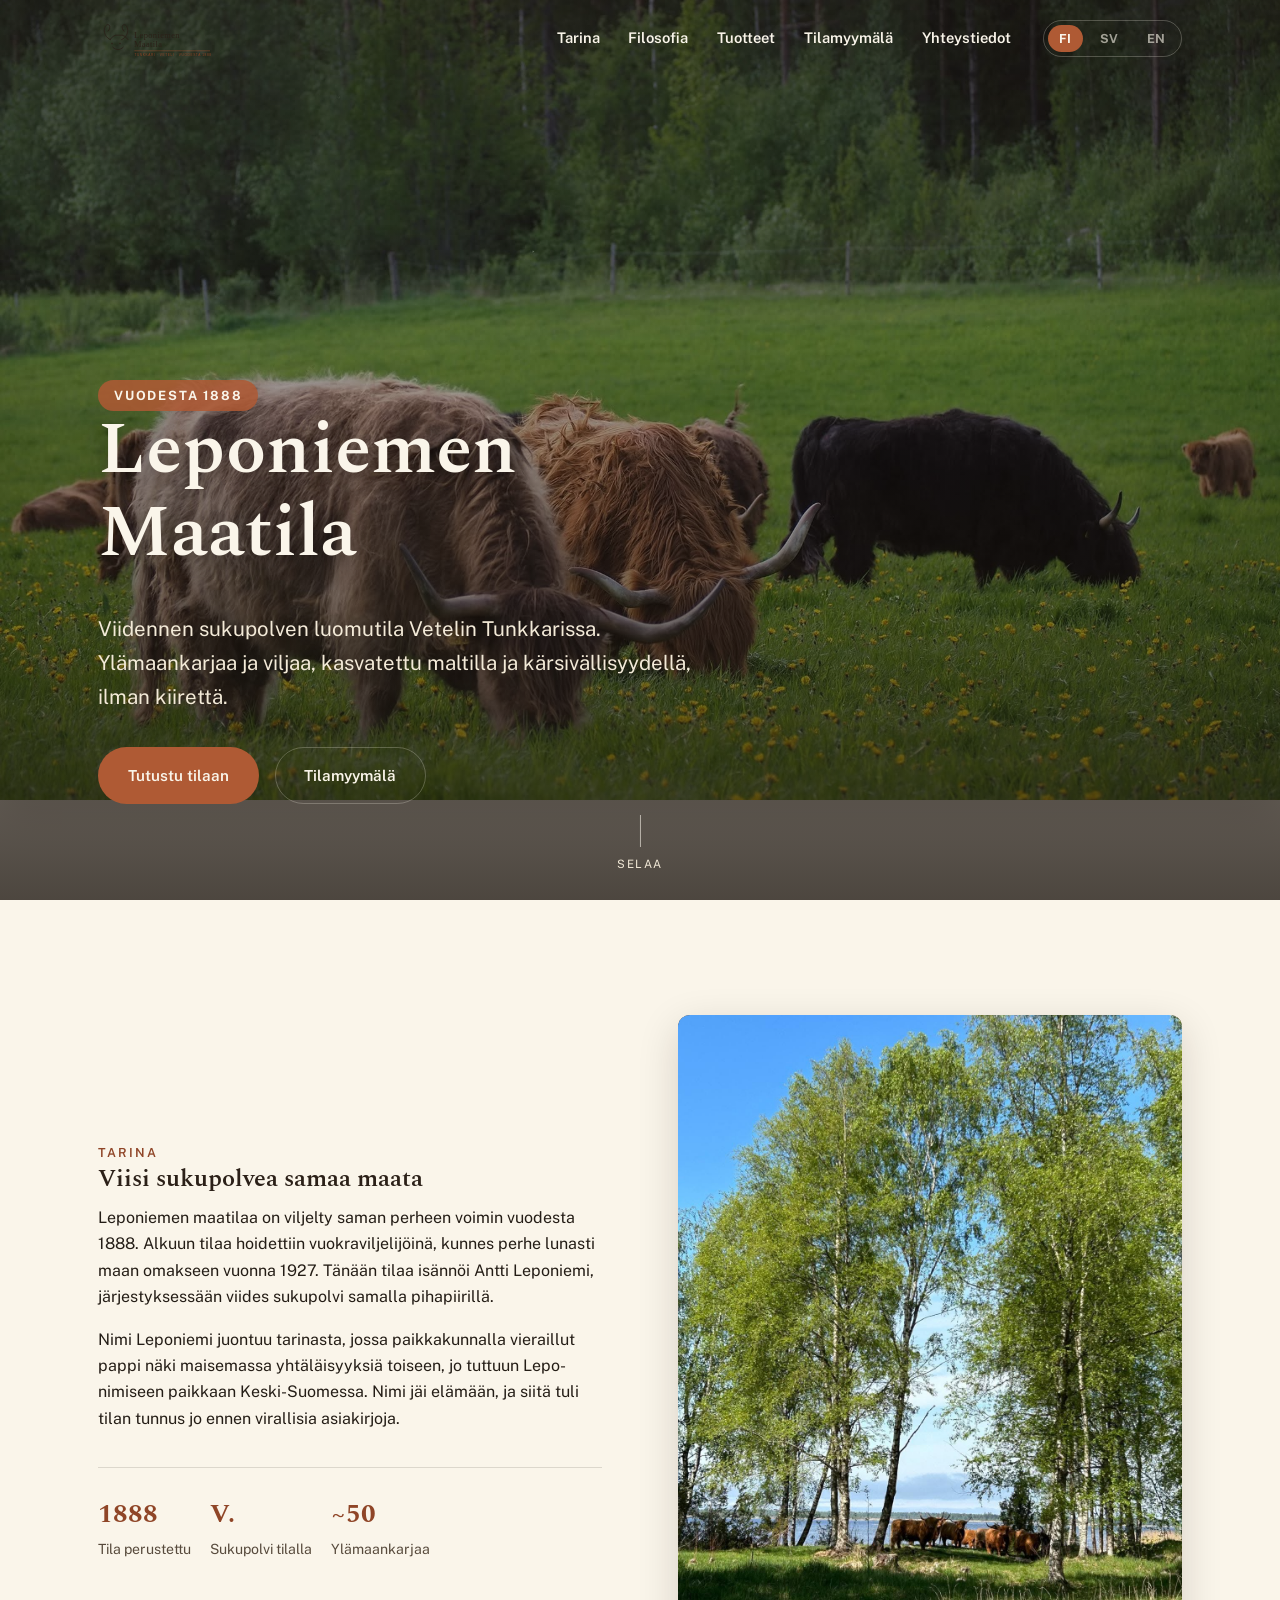
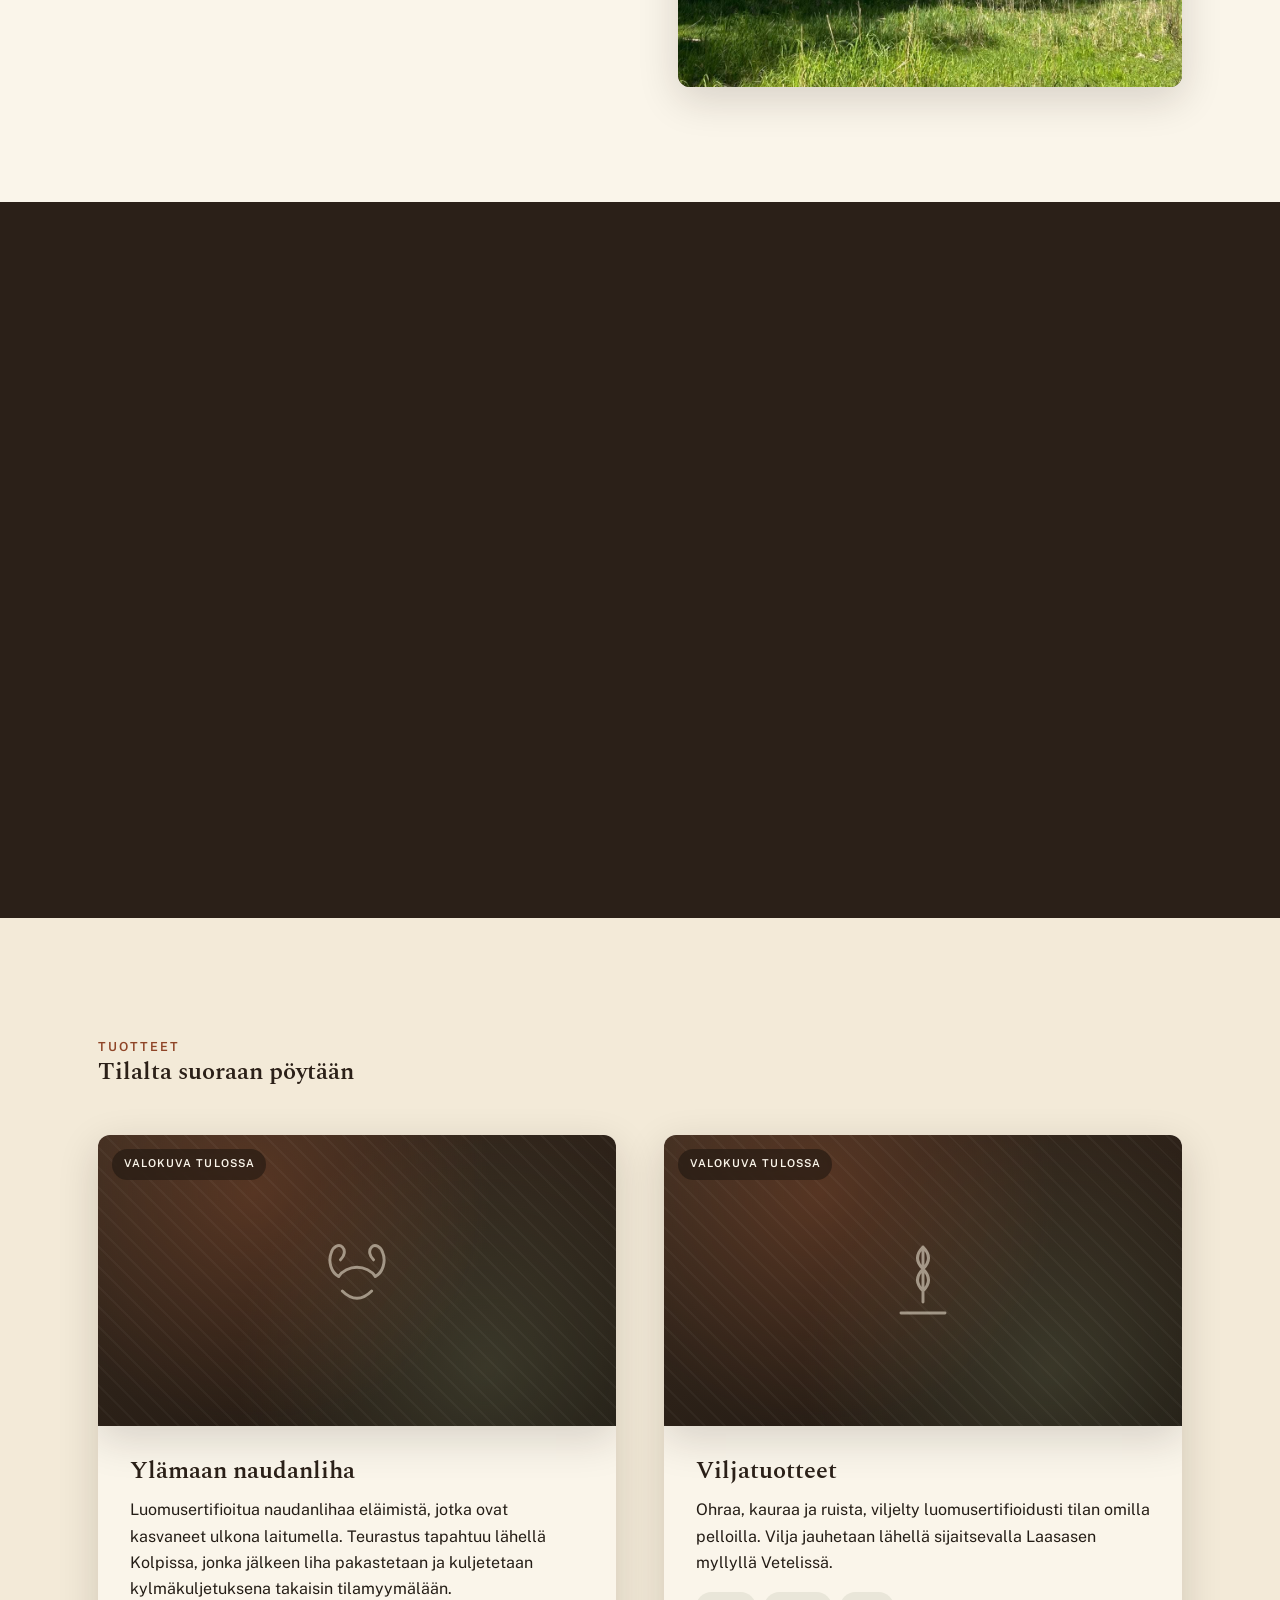
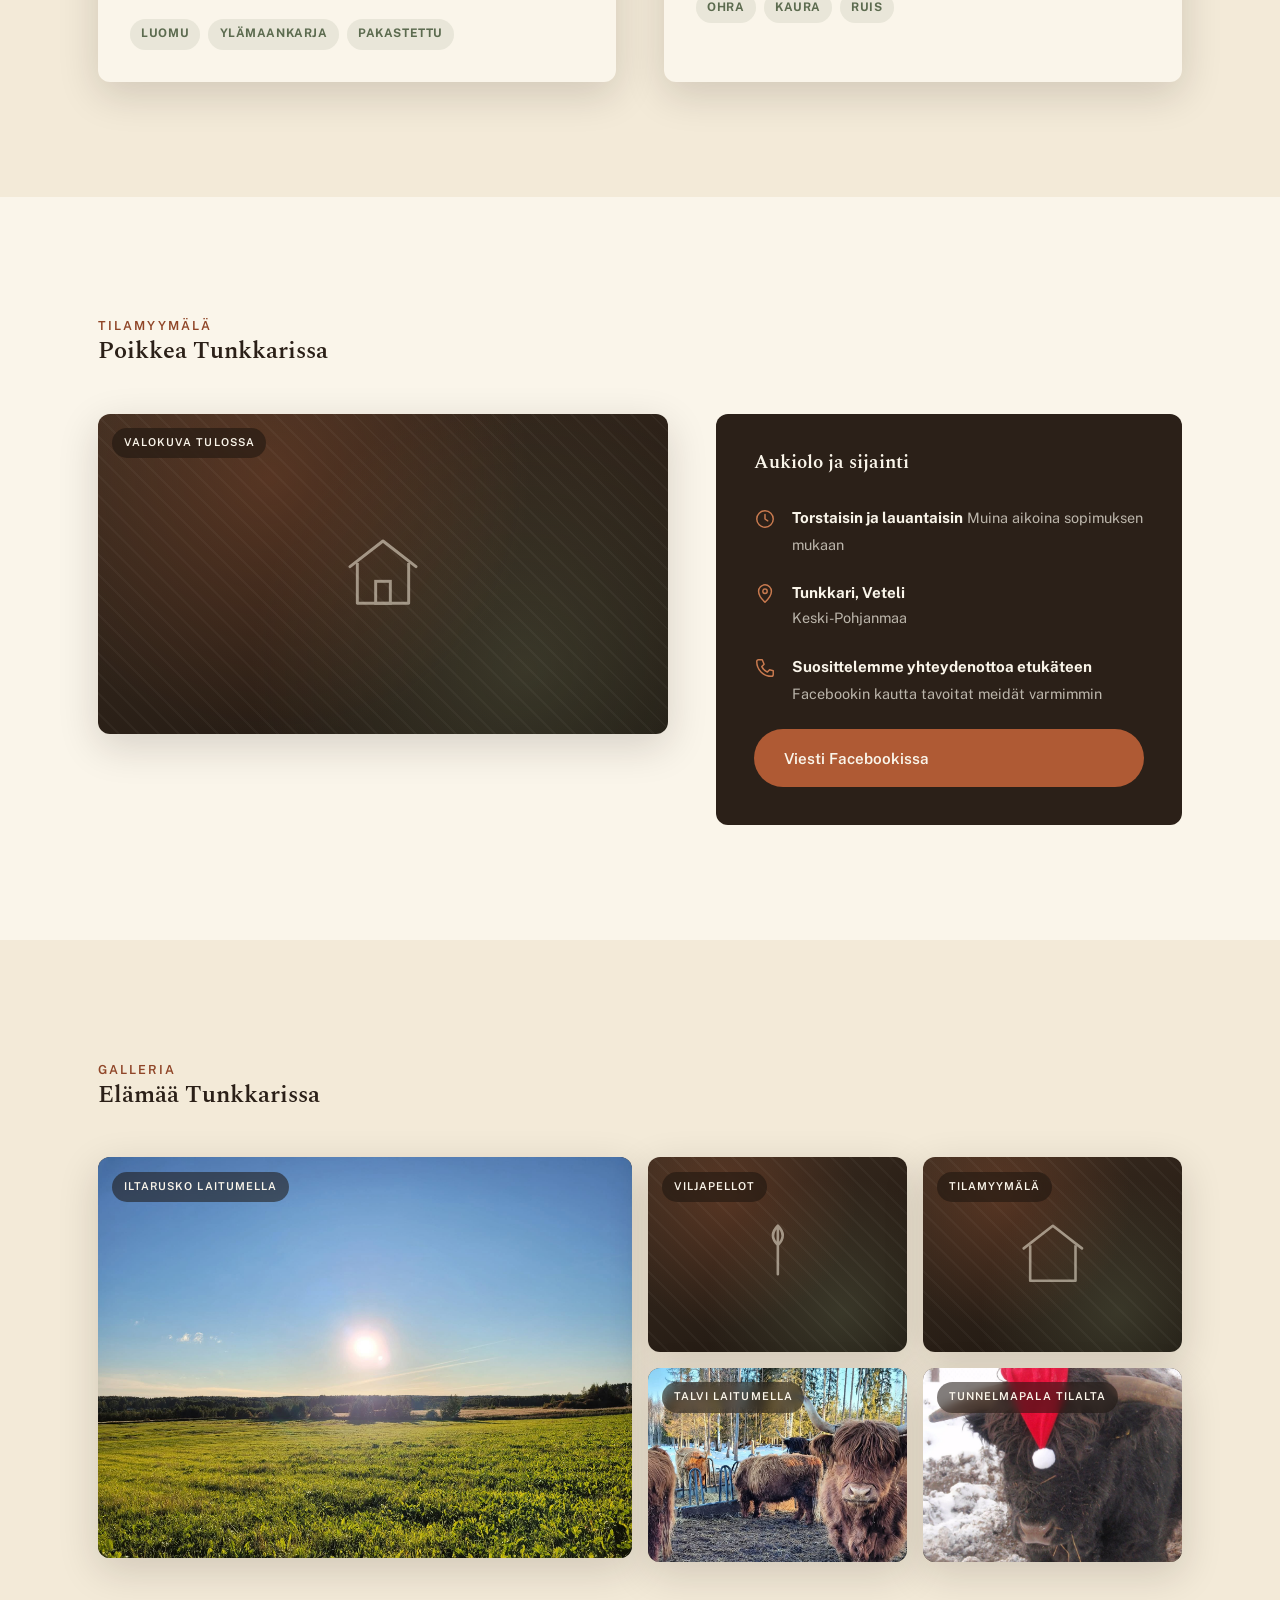
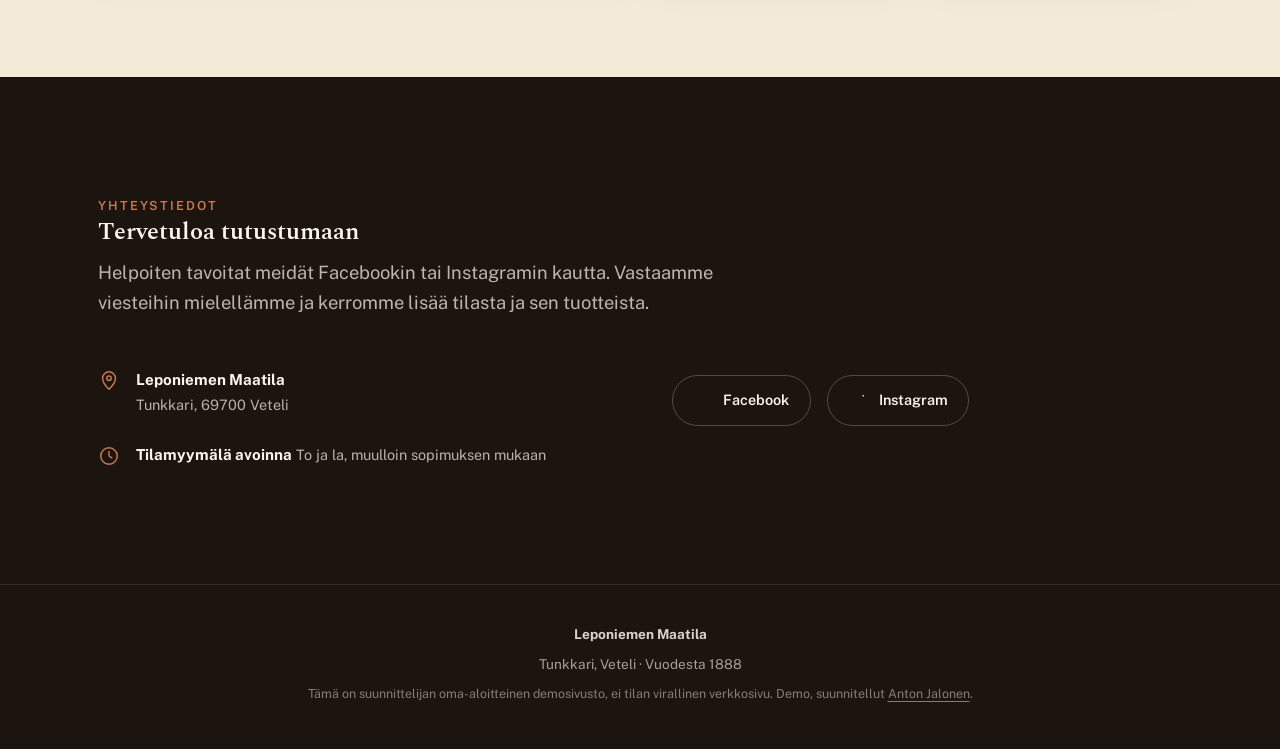
==== index.html @ e4447793 "Initial commit: leponiemen-maatila demo site" ====
<!DOCTYPE html>
<html lang="fi" data-lang="fi">
<head>
<meta charset="UTF-8">
<meta name="viewport" content="width=device-width, initial-scale=1">
<title data-i18n-title="fi">Leponiemen Maatila – Luomua ylämaankarjaa Vetelin Tunkkarissa</title>

<meta name="description" data-i18n-desc="fi" content="Leponiemen maatila on kasvattanut ylämaankarjaa ja viljaa Vetelin Tunkkarissa vuodesta 1888. Viidennen sukupolven luomutila, jossa eläimet elävät ulkona ympäri vuoden.">
<meta name="theme-color" content="#2B2018">

<meta property="og:type" content="website">
<meta property="og:site_name" content="Leponiemen Maatila">
<meta property="og:title" content="Leponiemen Maatila – Luomua ylämaankarjaa Vetelin Tunkkarissa">
<meta property="og:description" content="Viidennen sukupolven luomutila Vetelin Tunkkarissa vuodesta 1888. Ylämaankarjaa ja viljaa, kasvatettu maltilla.">
<meta property="og:locale" content="fi_FI">
<meta property="og:locale:alternate" content="sv_FI">
<meta property="og:locale:alternate" content="en_US">

<link rel="preconnect" href="https://fonts.googleapis.com">
<link rel="preconnect" href="https://fonts.gstatic.com" crossorigin>
<link href="https://fonts.googleapis.com/css2?family=Spectral:ital,wght@0,400;0,500;0,600;0,700;1,400&family=Public+Sans:wght@400;500;600;700&display=swap" rel="stylesheet">

<link rel="stylesheet" href="css/style.css">

<script type="application/ld+json">
{
  "@context": "https://schema.org",
  "@type": "LocalBusiness",
  "name": "Leponiemen Maatila",
  "description": "Viidennen sukupolven luomutila Vetelin Tunkkarissa vuodesta 1888. Ylämaankarjan ja viljan tilamyymälä.",
  "address": {
    "@type": "PostalAddress",
    "addressLocality": "Veteli",
    "addressRegion": "Keski-Pohjanmaa",
    "addressCountry": "FI"
  },
  "sameAs": [
    "https://www.facebook.com/Leponiemen-maatila-758222677575561/",
    "https://www.instagram.com/leponiemen.maatila/"
  ]
}
</script>
</head>
<body>
<a class="skip-link i18n-inline lang-fi" href="#main">Siirry sisältöön</a>
<a class="skip-link i18n-inline lang-sv" href="#main">Hoppa till innehållet</a>
<a class="skip-link i18n-inline lang-en" href="#main">Skip to content</a>

<header class="site-header" data-header>
  <div class="section-inner">
    <a class="brand" href="#top" aria-label="Leponiemen Maatila, etusivulle">
      <img src="images/logo-mark.svg" alt="Leponiemen Maatila" width="176" height="58">
    </a>

    <button class="nav-toggle" data-nav-toggle aria-label="Valikko" aria-expanded="false">
      <span></span>
    </button>

    <nav class="site-nav" data-nav>
      <ul>
        <li><a href="#tarina" class="i18n-inline lang-fi">Tarina</a><a href="#tarina" class="i18n-inline lang-sv">Historia</a><a href="#tarina" class="i18n-inline lang-en">Our story</a></li>
        <li><a href="#filosofia" class="i18n-inline lang-fi">Filosofia</a><a href="#filosofia" class="i18n-inline lang-sv">Filosofi</a><a href="#filosofia" class="i18n-inline lang-en">Philosophy</a></li>
        <li><a href="#tuotteet" class="i18n-inline lang-fi">Tuotteet</a><a href="#tuotteet" class="i18n-inline lang-sv">Produkter</a><a href="#tuotteet" class="i18n-inline lang-en">Products</a></li>
        <li><a href="#vierailu" class="i18n-inline lang-fi">Tilamyymälä</a><a href="#vierailu" class="i18n-inline lang-sv">Gårdsbutiken</a><a href="#vierailu" class="i18n-inline lang-en">Farm shop</a></li>
        <li><a href="#yhteystiedot" class="i18n-inline lang-fi">Yhteystiedot</a><a href="#yhteystiedot" class="i18n-inline lang-sv">Kontakt</a><a href="#yhteystiedot" class="i18n-inline lang-en">Contact</a></li>
      </ul>

      <div class="lang-switch" role="group" aria-label="Kieli / Språk / Language">
        <button type="button" data-lang-btn="fi" aria-pressed="true">FI</button>
        <button type="button" data-lang-btn="sv" aria-pressed="false">SV</button>
        <button type="button" data-lang-btn="en" aria-pressed="false">EN</button>
      </div>
    </nav>
  </div>
</header>

<main id="main">

  <!-- HERO -->
  <section class="hero" id="top">
    <div class="ph ph--hero" aria-hidden="true">
      <img src="images/hero-pasture.jpg" alt="">
    </div>
    <div class="section-inner hero-inner">
      <span class="hero-tag i18n-inline lang-fi">Vuodesta 1888</span>
      <span class="hero-tag i18n-inline lang-sv">Sedan 1888</span>
      <span class="hero-tag i18n-inline lang-en">Since 1888</span>

      <h1 class="i18n-block lang-fi">Leponiemen Maatila</h1>
      <h1 class="i18n-block lang-sv">Leponiemi Gård</h1>
      <h1 class="i18n-block lang-en">Leponiemen Maatila</h1>

      <p class="lede i18n-block lang-fi">Viidennen sukupolven luomutila Vetelin Tunkkarissa. Ylämaankarjaa ja viljaa, kasvatettu maltilla ja kärsivällisyydellä, ilman kiirettä.</p>
      <p class="lede i18n-block lang-sv">En ekologisk familjegård i femte generationen i Tunkkari, Veteli. Höglandsboskap och spannmål, uppfödda med tålamod och eftertanke.</p>
      <p class="lede i18n-block lang-en">A fifth generation organic family farm in Tunkkari, Veteli. Highland cattle and grain, raised with patience and care, never rushed.</p>

      <div class="hero-actions">
        <a class="btn btn-primary" href="#tarina">
          <span class="i18n-inline lang-fi">Tutustu tilaan</span>
          <span class="i18n-inline lang-sv">Läs vår historia</span>
          <span class="i18n-inline lang-en">Read our story</span>
        </a>
        <a class="btn btn-ghost" href="#vierailu">
          <span class="i18n-inline lang-fi">Tilamyymälä</span>
          <span class="i18n-inline lang-sv">Gårdsbutiken</span>
          <span class="i18n-inline lang-en">Visit the farm shop</span>
        </a>
      </div>
    </div>
    <div class="scroll-cue" aria-hidden="true"><span class="line"></span><span class="i18n-inline lang-fi">Selaa</span><span class="i18n-inline lang-sv">Bläddra</span><span class="i18n-inline lang-en">Scroll</span></div>
  </section>

  <!-- STORY -->
  <section class="section story" id="tarina">
    <div class="section-inner split">
      <div class="split-text" data-reveal>
        <p class="eyebrow i18n-inline lang-fi">Tarina</p>
        <p class="eyebrow i18n-inline lang-sv">Historia</p>
        <p class="eyebrow i18n-inline lang-en">Our story</p>

        <h2 class="i18n-block lang-fi">Viisi sukupolvea samaa maata</h2>
        <h2 class="i18n-block lang-sv">Fem generationer på samma jord</h2>
        <h2 class="i18n-block lang-en">Five generations, the same land</h2>

        <div class="i18n-block lang-fi">
          <p>Leponiemen maatilaa on viljelty saman perheen voimin vuodesta 1888. Alkuun tilaa hoidettiin vuokraviljelijöinä, kunnes perhe lunasti maan omakseen vuonna 1927. Tänään tilaa isännöi Antti Leponiemi, järjestyksessään viides sukupolvi samalla pihapiirillä.</p>
          <p>Nimi Leponiemi juontuu tarinasta, jossa paikkakunnalla vieraillut pappi näki maisemassa yhtäläisyyksiä toiseen, jo tuttuun Lepo-nimiseen paikkaan Keski-Suomessa. Nimi jäi elämään, ja siitä tuli tilan tunnus jo ennen virallisia asiakirjoja.</p>
        </div>
        <div class="i18n-block lang-sv">
          <p>Leponiemi gård har odlats av samma familj sedan 1888. Till en början brukade familjen jorden som arrendatorer, tills de köpte marken år 1927. Idag drivs gården av Antti Leponiemi, den femte generationen på samma gårdsplan.</p>
          <p>Namnet Leponiemi kommer från en historia om en präst som besökte trakten och tyckte att landskapet påminde om en plats med samma namn i Mellersta Finland. Namnet blev kvar och blev gårdens kännetecken redan innan det fanns i några officiella papper.</p>
        </div>
        <div class="i18n-block lang-en">
          <p>Leponiemen Maatila has been farmed by the same family since 1888. The family worked the land as tenant farmers at first, until they became its owners in 1927. Today the farm is run by Antti Leponiemi, the fifth generation on the same yard.</p>
          <p>The name Leponiemi comes from a story about a visiting priest who thought the landscape resembled another place of the same name in Central Finland. The name stuck long before it appeared on any official document, and it has marked the farm ever since.</p>
        </div>

        <div class="timeline-fact">
          <div><strong>1888</strong><span class="i18n-inline lang-fi">Tila perustettu</span><span class="i18n-inline lang-sv">Gården grundades</span><span class="i18n-inline lang-en">Farm founded</span></div>
          <div><strong>V.</strong><span class="i18n-inline lang-fi">Sukupolvi tilalla</span><span class="i18n-inline lang-sv">Generationen på gården</span><span class="i18n-inline lang-en">Generation farming here</span></div>
          <div><strong>~50</strong><span class="i18n-inline lang-fi">Ylämaankarjaa</span><span class="i18n-inline lang-sv">Höglandsboskap</span><span class="i18n-inline lang-en">Highland cattle</span></div>
        </div>
      </div>
      <div class="split-media" data-reveal>
        <div class="ph ph--tall" aria-hidden="true">
          <img src="images/story-birches.jpg" alt="">
        </div>
      </div>
    </div>
  </section>

  <!-- PHILOSOPHY -->
  <section class="section philosophy" id="filosofia">
    <div class="section-inner center-col" data-reveal>
      <p class="eyebrow i18n-inline lang-fi">Filosofia</p>
      <p class="eyebrow i18n-inline lang-sv">Filosofi</p>
      <p class="eyebrow i18n-inline lang-en">Philosophy</p>

      <h2 class="i18n-block lang-fi">Harkittua, ei riskialtista</h2>
      <h2 class="i18n-block lang-sv">Genomtänkt, inte riskfyllt</h2>
      <h2 class="i18n-block lang-en">Deliberate, not reckless</h2>

      <p class="lede i18n-block lang-fi">Tilalla ei tavoitella suurinta mahdollista tuotantoa, vaan kestäviä ratkaisuja. Muutokset tehdään harkiten ja kokeillen, ei riskeeraten.</p>
      <p class="lede i18n-block lang-sv">Gården strävar inte efter maximal produktion, utan efter hållbara lösningar. Förändringar görs genomtänkt och genom försök, inte genom risktagande.</p>
      <p class="lede i18n-block lang-en">The farm does not chase maximum output, only lasting solutions. Change happens through careful, controlled experiments, never through risky bets.</p>
    </div>

    <div class="section-inner value-grid">
      <div class="value-card" data-reveal>
        <svg viewBox="0 0 24 24"><path d="M5 21c8-1 13-6 14-14C11 8 6 13 5 21Z" stroke-linejoin="round"/><path d="M5 21c0-4 1-7 3-9" stroke-linecap="round"/></svg>
        <h3 class="i18n-block lang-fi">Luomua jo viidettä vuotta</h3>
        <h3 class="i18n-block lang-sv">Ekologisk i fem år</h3>
        <h3 class="i18n-block lang-en">Organic for five years</h3>
        <p class="i18n-block lang-fi">Tila siirtyi luomutuotantoon noin viisi vuotta sitten. Luomu sopii ylämaankarjan kasvatukseen luontevasti ja tuo tuotteille lisäarvoa.</p>
        <p class="i18n-block lang-sv">Gården övergick till ekologisk produktion för cirka fem år sedan. Det ekologiska passar väl för höglandsboskap och ger produkterna ett mervärde.</p>
        <p class="i18n-block lang-en">The farm converted to organic production around five years ago. Organic farming suits Highland cattle naturally and adds real value to the products.</p>
      </div>

      <div class="value-card" data-reveal>
        <svg viewBox="0 0 24 24"><path d="M12 3 4 6v6c0 5 3.4 8.4 8 9 4.6-.6 8-4 8-9V6z" stroke-linejoin="round"/><path d="M9 12l2 2 4-4" stroke-linecap="round" stroke-linejoin="round"/></svg>
        <h3 class="i18n-block lang-fi">Terve, pitkäikäinen rotu</h3>
        <h3 class="i18n-block lang-sv">Frisk, långlivad ras</h3>
        <h3 class="i18n-block lang-en">A hardy, long-lived breed</h3>
        <p class="i18n-block lang-fi">Ylämaankarja on tervettä ja kestävää. Eläinten hoidossa ei ole ollut tarvetta antibiooteille.</p>
        <p class="i18n-block lang-sv">Höglandsboskapen är frisk och härdig. Djuren har inte behövt antibiotika.</p>
        <p class="i18n-block lang-en">Highland cattle are healthy and resilient. There has been no need for antibiotics in their care.</p>
      </div>

      <div class="value-card" data-reveal>
        <svg viewBox="0 0 24 24"><circle cx="12" cy="14" r="2"/><path d="M12 3v3M4 6l2 2M20 6l-2 2M5 14H2M22 14h-3" stroke-linecap="round"/><path d="M12 14l3-6" stroke-linecap="round"/></svg>
        <h3 class="i18n-block lang-fi">Ulkona ympäri vuoden</h3>
        <h3 class="i18n-block lang-sv">Utomhus året runt</h3>
        <h3 class="i18n-block lang-en">Outdoors, all year round</h3>
        <p class="i18n-block lang-fi">Paksu talja ja kaksinkertainen turkki auttavat karjaa selviämään ankarastakin talvesta laitumella.</p>
        <p class="i18n-block lang-sv">Den tjocka pälsen och dubbla ullagret hjälper boskapen att klara även stränga vintrar på bete.</p>
        <p class="i18n-block lang-en">A thick hide and double coat let the cattle handle even harsh winters out on pasture.</p>
      </div>

      <div class="value-card" data-reveal>
        <svg viewBox="0 0 24 24"><circle cx="12" cy="12" r="9"/><path d="M12 8v4l3 2" stroke-linecap="round" stroke-linejoin="round"/></svg>
        <h3 class="i18n-block lang-fi">Harkitut kokeilut</h3>
        <h3 class="i18n-block lang-sv">Genomtänkta försök</h3>
        <h3 class="i18n-block lang-en">Controlled experiments</h3>
        <p class="i18n-block lang-fi">Uutta kokeillaan pienin askelin. Tavoitteena on kestävä tila myös seuraaville sukupolville.</p>
        <p class="i18n-block lang-sv">Nyheter testas i små steg. Målet är en gård som består också för kommande generationer.</p>
        <p class="i18n-block lang-en">New ideas are tested in small steps. The goal is a farm that lasts for the generations still to come.</p>
      </div>
    </div>
  </section>

  <!-- PRODUCTS -->
  <section class="section products" id="tuotteet">
    <div class="section-inner">
      <p class="eyebrow i18n-inline lang-fi">Tuotteet</p>
      <p class="eyebrow i18n-inline lang-sv">Produkter</p>
      <p class="eyebrow i18n-inline lang-en">Products</p>

      <h2 class="i18n-block lang-fi">Tilalta suoraan pöytään</h2>
      <h2 class="i18n-block lang-sv">Från gården rakt till bordet</h2>
      <h2 class="i18n-block lang-en">From the farm, straight to your table</h2>

      <div class="product-row">
        <div class="product-card" data-reveal>
          <div class="ph ph--wide" aria-hidden="true">
            <span class="ph-tag i18n-inline lang-fi">Valokuva tulossa</span>
            <span class="ph-tag i18n-inline lang-sv">Foto kommer</span>
            <span class="ph-tag i18n-inline lang-en">Photo coming soon</span>
            <span class="ph-icon"><svg viewBox="0 0 48 48" fill="none" stroke-width="1.6"><path d="M14 22c-4-2-6-8-4-13 1-3 4-5 6-3 2 2 1 5-1 7" stroke-linecap="round" stroke-linejoin="round"/><path d="M34 22c4-2 6-8 4-13-1-3-4-5-6-3-2 2-1 5 1 7" stroke-linecap="round" stroke-linejoin="round"/><path d="M14 22c2-3 6-5 10-5s8 2 10 5" stroke-linecap="round"/><path d="M16 30c3 3 6 4 8 4s5-1 8-4" stroke-linecap="round"/></svg></span>
          </div>
          <div class="product-card-body">
            <h3 class="i18n-block lang-fi">Ylämaan naudanliha</h3>
            <h3 class="i18n-block lang-sv">Höglandsnötkött</h3>
            <h3 class="i18n-block lang-en">Highland beef</h3>
            <p class="i18n-block lang-fi">Luomusertifioitua naudanlihaa eläimistä, jotka ovat kasvaneet ulkona laitumella. Teurastus tapahtuu lähellä Kolpissa, jonka jälkeen liha pakastetaan ja kuljetetaan kylmäkuljetuksena takaisin tilamyymälään.</p>
            <p class="i18n-block lang-sv">Ekocertifierat nötkött från djur som växt upp ute på bete. Slakten sker nära, i Kolpi, varefter köttet fryses och transporteras med kylbil tillbaka till gårdsbutiken.</p>
            <p class="i18n-block lang-en">Certified organic beef from animals raised outdoors on pasture. The cattle are slaughtered nearby in Kolppi, then the meat is frozen and delivered back to the farm shop by refrigerated transport.</p>
            <div class="product-tags">
              <span class="i18n-inline lang-fi">Luomu</span><span class="i18n-inline lang-sv">Ekologiskt</span><span class="i18n-inline lang-en">Organic</span>
              <span class="i18n-inline lang-fi">Ylämaankarja</span><span class="i18n-inline lang-sv">Höglandsboskap</span><span class="i18n-inline lang-en">Highland cattle</span>
              <span class="i18n-inline lang-fi">Pakastettu</span><span class="i18n-inline lang-sv">Fryst</span><span class="i18n-inline lang-en">Frozen</span>
            </div>
          </div>
        </div>

        <div class="product-card" data-reveal>
          <div class="ph ph--wide" aria-hidden="true">
            <span class="ph-tag i18n-inline lang-fi">Valokuva tulossa</span>
            <span class="ph-tag i18n-inline lang-sv">Foto kommer</span>
            <span class="ph-tag i18n-inline lang-en">Photo coming soon</span>
            <span class="ph-icon"><svg viewBox="0 0 48 48" fill="none" stroke-width="1.6"><path d="M24 6v30M24 6c-4 4-4 8 0 12M24 18c4-4 4-8 0-12M24 18c-4 4-4 8 0 12M24 30c4-4 4-8 0-12" stroke-linecap="round"/><path d="M12 42h24" stroke-linecap="round"/></svg></span>
          </div>
          <div class="product-card-body">
            <h3 class="i18n-block lang-fi">Viljatuotteet</h3>
            <h3 class="i18n-block lang-sv">Spannmålsprodukter</h3>
            <h3 class="i18n-block lang-en">Grain products</h3>
            <p class="i18n-block lang-fi">Ohraa, kauraa ja ruista, viljelty luomusertifioidusti tilan omilla pelloilla. Vilja jauhetaan lähellä sijaitsevalla Laasasen myllyllä Vetelissä.</p>
            <p class="i18n-block lang-sv">Korn, havre och råg, odlade ekologiskt på gårdens egna åkrar. Spannmålet mals vid Laasanens kvarn i närbelägna Veteli.</p>
            <p class="i18n-block lang-en">Barley, oats and rye, organically grown on the farm's own fields. The grain is milled nearby at the Laasanen mill in Veteli.</p>
            <div class="product-tags">
              <span class="i18n-inline lang-fi">Ohra</span><span class="i18n-inline lang-sv">Korn</span><span class="i18n-inline lang-en">Barley</span>
              <span class="i18n-inline lang-fi">Kaura</span><span class="i18n-inline lang-sv">Havre</span><span class="i18n-inline lang-en">Oats</span>
              <span class="i18n-inline lang-fi">Ruis</span><span class="i18n-inline lang-sv">Råg</span><span class="i18n-inline lang-en">Rye</span>
            </div>
          </div>
        </div>
      </div>
    </div>
  </section>

  <!-- VISIT / FARM SHOP -->
  <section class="section visit" id="vierailu">
    <div class="section-inner">
      <p class="eyebrow i18n-inline lang-fi">Tilamyymälä</p>
      <p class="eyebrow i18n-inline lang-sv">Gårdsbutiken</p>
      <p class="eyebrow i18n-inline lang-en">Farm shop</p>

      <h2 class="i18n-block lang-fi">Poikkea Tunkkarissa</h2>
      <h2 class="i18n-block lang-sv">Titta in i Tunkkari</h2>
      <h2 class="i18n-block lang-en">Stop by in Tunkkari</h2>

      <div class="visit-grid">
        <div data-reveal>
          <div class="ph ph--wide" aria-hidden="true">
            <span class="ph-tag i18n-inline lang-fi">Valokuva tulossa</span>
            <span class="ph-tag i18n-inline lang-sv">Foto kommer</span>
            <span class="ph-tag i18n-inline lang-en">Photo coming soon</span>
            <span class="ph-icon"><svg viewBox="0 0 48 48" fill="none" stroke-width="1.6"><path d="M6 20 24 6l18 14" stroke-linecap="round" stroke-linejoin="round"/><path d="M10 18v22h28V18" stroke-linejoin="round"/><rect x="20" y="28" width="8" height="12"/></svg></span>
          </div>
        </div>

        <div class="visit-card" data-reveal>
          <h3 class="i18n-block lang-fi">Aukiolo ja sijainti</h3>
          <h3 class="i18n-block lang-sv">Öppettider och plats</h3>
          <h3 class="i18n-block lang-en">Hours and location</h3>

          <div class="visit-detail">
            <svg viewBox="0 0 24 24" fill="none" stroke-width="1.6"><circle cx="12" cy="12" r="9"/><path d="M12 7v5l3 2" stroke-linecap="round" stroke-linejoin="round"/></svg>
            <div>
              <strong class="i18n-inline lang-fi">Torstaisin ja lauantaisin</strong>
              <strong class="i18n-inline lang-sv">Torsdagar och lördagar</strong>
              <strong class="i18n-inline lang-en">Thursdays and Saturdays</strong>
              <span class="i18n-inline lang-fi">Muina aikoina sopimuksen mukaan</span>
              <span class="i18n-inline lang-sv">Andra tider enligt överenskommelse</span>
              <span class="i18n-inline lang-en">Other times by arrangement</span>
            </div>
          </div>

          <div class="visit-detail">
            <svg viewBox="0 0 24 24" fill="none" stroke-width="1.6"><path d="M12 21s7-6.6 7-12a7 7 0 1 0-14 0c0 5.4 7 12 7 12Z" stroke-linejoin="round"/><circle cx="12" cy="9" r="2.4"/></svg>
            <div>
              <strong>Tunkkari, Veteli</strong>
              <span class="i18n-inline lang-fi">Keski-Pohjanmaa</span>
              <span class="i18n-inline lang-sv">Mellersta Österbotten</span>
              <span class="i18n-inline lang-en">Central Ostrobothnia, Finland</span>
            </div>
          </div>

          <div class="visit-detail">
            <svg viewBox="0 0 24 24" fill="none" stroke-width="1.6"><path d="M21 15v4a2 2 0 0 1-2 2c-9 0-16-7-16-16a2 2 0 0 1 2-2h4l2 5-2.5 2.5a12 12 0 0 0 6 6L17 14l4 1Z" stroke-linejoin="round"/></svg>
            <div>
              <strong class="i18n-inline lang-fi">Suosittelemme yhteydenottoa etukäteen</strong>
              <strong class="i18n-inline lang-sv">Vi rekommenderar att höra av dig i förväg</strong>
              <strong class="i18n-inline lang-en">We recommend reaching out ahead of time</strong>
              <span class="i18n-inline lang-fi">Facebookin kautta tavoitat meidät varmimmin</span>
              <span class="i18n-inline lang-sv">Facebook är det säkraste sättet att nå oss</span>
              <span class="i18n-inline lang-en">Facebook is the most reliable way to reach us</span>
            </div>
          </div>

          <a class="btn btn-primary" href="https://www.facebook.com/Leponiemen-maatila-758222677575561/" target="_blank" rel="noopener">
            <span class="i18n-inline lang-fi">Viesti Facebookissa</span>
            <span class="i18n-inline lang-sv">Skicka meddelande på Facebook</span>
            <span class="i18n-inline lang-en">Message us on Facebook</span>
          </a>
        </div>
      </div>
    </div>
  </section>

  <!-- GALLERY -->
  <section class="section gallery" id="galleria">
    <div class="section-inner">
      <p class="eyebrow i18n-inline lang-fi">Galleria</p>
      <p class="eyebrow i18n-inline lang-sv">Galleri</p>
      <p class="eyebrow i18n-inline lang-en">Gallery</p>

      <h2 class="i18n-block lang-fi">Elämää Tunkkarissa</h2>
      <h2 class="i18n-block lang-sv">Livet i Tunkkari</h2>
      <h2 class="i18n-block lang-en">Life in Tunkkari</h2>

      <div class="gallery-grid">
        <div class="ph" aria-hidden="true"><img src="images/gallery-sunset.jpg" alt=""><span class="ph-tag i18n-inline lang-fi">Iltarusko laitumella</span><span class="ph-tag i18n-inline lang-sv">Kvällssol över betet</span><span class="ph-tag i18n-inline lang-en">Evening light over the pasture</span></div>
        <div class="ph" aria-hidden="true"><span class="ph-tag i18n-inline lang-fi">Viljapellot</span><span class="ph-tag i18n-inline lang-sv">Sädesfält</span><span class="ph-tag i18n-inline lang-en">Grain fields</span><span class="ph-icon"><svg viewBox="0 0 48 48" fill="none" stroke-width="1.6"><path d="M24 6v30M24 6c-4 4-4 8 0 12M24 18c4-4 4-8 0-12" stroke-linecap="round"/></svg></span></div>
        <div class="ph" aria-hidden="true"><span class="ph-tag i18n-inline lang-fi">Tilamyymälä</span><span class="ph-tag i18n-inline lang-sv">Gårdsbutiken</span><span class="ph-tag i18n-inline lang-en">The farm shop</span><span class="ph-icon"><svg viewBox="0 0 48 48" fill="none" stroke-width="1.6"><path d="M6 20 24 6l18 14" stroke-linecap="round" stroke-linejoin="round"/><path d="M10 18v22h28V18" stroke-linejoin="round"/></svg></span></div>
        <div class="ph" aria-hidden="true"><img src="images/gallery-winter.jpg" alt=""><span class="ph-tag i18n-inline lang-fi">Talvi laitumella</span><span class="ph-tag i18n-inline lang-sv">Vinter på bete</span><span class="ph-tag i18n-inline lang-en">Winter on pasture</span></div>
        <div class="ph" aria-hidden="true"><img src="images/gallery-closeup.jpg" alt=""><span class="ph-tag i18n-inline lang-fi">Tunnelmapala tilalta</span><span class="ph-tag i18n-inline lang-sv">En stund från gården</span><span class="ph-tag i18n-inline lang-en">A moment from the farm</span></div>
      </div>
    </div>
  </section>

  <!-- CONTACT -->
  <section class="section contact" id="yhteystiedot">
    <div class="section-inner">
      <p class="eyebrow i18n-inline lang-fi">Yhteystiedot</p>
      <p class="eyebrow i18n-inline lang-sv">Kontakt</p>
      <p class="eyebrow i18n-inline lang-en">Contact</p>

      <h2 class="i18n-block lang-fi">Tervetuloa tutustumaan</h2>
      <h2 class="i18n-block lang-sv">Välkommen att besöka oss</h2>
      <h2 class="i18n-block lang-en">You are welcome to visit</h2>

      <p class="lede i18n-block lang-fi">Helpoiten tavoitat meidät Facebookin tai Instagramin kautta. Vastaamme viesteihin mielellämme ja kerromme lisää tilasta ja sen tuotteista.</p>
      <p class="lede i18n-block lang-sv">Du når oss enklast via Facebook eller Instagram. Vi svarar gärna på meddelanden och berättar mer om gården och dess produkter.</p>
      <p class="lede i18n-block lang-en">The easiest way to reach us is through Facebook or Instagram. We are happy to answer messages and tell you more about the farm and its products.</p>

      <div class="contact-grid">
        <div class="contact-list">
          <div class="visit-detail">
            <svg viewBox="0 0 24 24" fill="none" stroke-width="1.6" stroke="#c97a4f"><path d="M12 21s7-6.6 7-12a7 7 0 1 0-14 0c0 5.4 7 12 7 12Z" stroke-linejoin="round"/><circle cx="12" cy="9" r="2.4"/></svg>
            <div>
              <strong>Leponiemen Maatila</strong>
              <span>Tunkkari, 69700 Veteli</span>
            </div>
          </div>
          <div class="visit-detail">
            <svg viewBox="0 0 24 24" fill="none" stroke-width="1.6" stroke="#c97a4f"><circle cx="12" cy="12" r="9"/><path d="M12 7v5l3 2" stroke-linecap="round" stroke-linejoin="round"/></svg>
            <div>
              <strong class="i18n-inline lang-fi">Tilamyymälä avoinna</strong>
              <strong class="i18n-inline lang-sv">Gårdsbutiken öppen</strong>
              <strong class="i18n-inline lang-en">Farm shop open</strong>
              <span class="i18n-inline lang-fi">To ja la, muulloin sopimuksen mukaan</span>
              <span class="i18n-inline lang-sv">Tors och lör, annars enligt överenskommelse</span>
              <span class="i18n-inline lang-en">Thu and Sat, other times by arrangement</span>
            </div>
          </div>
        </div>

        <div>
          <div class="social-row">
            <a href="https://www.facebook.com/Leponiemen-maatila-758222677575561/" target="_blank" rel="noopener">
              <svg viewBox="0 0 24 24" fill="none" stroke-width="1.6"><path d="M14 9V6.5c0-1 .5-1.5 1.5-1.5H17V2h-2.4C12.2 2 11 3.4 11 6v3H8v3h3v10h3V12h2.6l.4-3H14Z" stroke-linejoin="round"/></svg>
              Facebook
            </a>
            <a href="https://www.instagram.com/leponiemen.maatila/" target="_blank" rel="noopener">
              <svg viewBox="0 0 24 24" fill="none" stroke-width="1.6"><rect x="3" y="3" width="18" height="18" rx="5"/><circle cx="12" cy="12" r="4"/><circle cx="17" cy="7" r="1" fill="currentColor" stroke="none"/></svg>
              Instagram
            </a>
          </div>
        </div>
      </div>
    </div>
  </section>
</main>

<footer class="site-footer">
  <div class="section-inner footer-inner">
    <strong>Leponiemen Maatila</strong>
    <span class="i18n-inline lang-fi">Tunkkari, Veteli · Vuodesta 1888</span>
    <span class="i18n-inline lang-sv">Tunkkari, Veteli · Sedan 1888</span>
    <span class="i18n-inline lang-en">Tunkkari, Veteli · Since 1888</span>

    <p class="footer-credit i18n-block lang-fi">Tämä on suunnittelijan oma-aloitteinen demosivusto, ei tilan virallinen verkkosivu. Demo, suunnitellut <a href="#" onclick="return false;">Anton Jalonen</a>.</p>
    <p class="footer-credit i18n-block lang-sv">Detta är en oombedd demosajt gjord av en webbdesigner, inte gårdens officiella webbplats. Demo, designad av <a href="#" onclick="return false;">Anton Jalonen</a>.</p>
    <p class="footer-credit i18n-block lang-en">This is an unsolicited demo site made by a web designer, not the farm's official website. Demo, designed by <a href="#" onclick="return false;">Anton Jalonen</a>.</p>
  </div>
</footer>

<script src="js/script.js"></script>
</body>
</html>
---- css/style.css ----
/* =========================================================
   Leponiemen Maatila — design tokens
   ========================================================= */
:root {
  --bark-950: #1c150f;
  --bark-900: #2b2018;
  --bark-800: #3c2d21;
  --bark-700: #4a3627;
  --rust-400: #c97a4f;
  --rust-500: #af5a34;
  --rust-600: #8f4527;
  --sage-500: #6d7a5b;
  --sage-600: #5c6b4f;
  --oat-100: #faf5ea;
  --oat-200: #f3ead8;
  --oat-300: #ede2cd;
  --ink: #241d16;
  --ink-soft: #574a3c;
  --line: rgba(36, 29, 22, 0.14);
  --line-light: rgba(250, 245, 234, 0.24);

  --font-display: "Spectral", Georgia, "Times New Roman", serif;
  --font-body: "Public Sans", -apple-system, "Segoe UI", sans-serif;

  --container: 1180px;
  --gutter: clamp(1.25rem, 4vw, 3rem);
  --radius: 12px;

  --shadow-soft: 0 12px 40px rgba(28, 21, 15, 0.16);
  --shadow-deep: 0 24px 64px rgba(28, 21, 15, 0.30);

  --ease: cubic-bezier(.22,.61,.36,1);
}

/* =========================================================
   Reset & base
   ========================================================= */
*, *::before, *::after { box-sizing: border-box; }
html { scroll-behavior: smooth; scroll-padding-top: 88px; }
@media (prefers-reduced-motion: reduce) {
  html { scroll-behavior: auto; }
  *, *::before, *::after { animation-duration: 0.001ms !important; animation-iteration-count: 1 !important; transition-duration: 0.001ms !important; scroll-behavior: auto !important; }
}

body {
  margin: 0;
  font-family: var(--font-body);
  color: var(--ink);
  background: var(--oat-100);
  font-size: 16px;
  line-height: 1.65;
  -webkit-font-smoothing: antialiased;
}

img, svg { max-width: 100%; display: block; }
a { color: inherit; text-decoration: none; }
ul { margin: 0; padding: 0; list-style: none; }
h1, h2, h3 { font-family: var(--font-display); font-weight: 600; line-height: 1.14; margin: 0 0 0.5em; color: var(--bark-900); }
p { margin: 0 0 1em; }
button { font-family: inherit; cursor: pointer; }

.skip-link {
  position: absolute; left: -9999px; top: 0;
  background: var(--rust-500); color: var(--oat-100);
  padding: 0.9rem 1.4rem; z-index: 999; font-weight: 600; border-radius: 0 0 8px 0;
}
.skip-link:focus { left: 0; }

:focus-visible { outline: 3px solid var(--rust-500); outline-offset: 3px; }

/* =========================================================
   i18n visibility
   ========================================================= */
.i18n-inline, .i18n-block { display: none !important; }
html[data-lang="fi"] .i18n-inline.lang-fi,
html[data-lang="sv"] .i18n-inline.lang-sv,
html[data-lang="en"] .i18n-inline.lang-en { display: inline !important; }
html[data-lang="fi"] .i18n-block.lang-fi,
html[data-lang="sv"] .i18n-block.lang-sv,
html[data-lang="en"] .i18n-block.lang-en { display: block !important; }

/* =========================================================
   Layout helpers
   ========================================================= */
.section { padding: clamp(4rem, 9vw, 8rem) 0; }
.section-inner { max-width: var(--container); margin: 0 auto; padding: 0 var(--gutter); }
.center-col { text-align: center; display: flex; flex-direction: column; align-items: center; }
.eyebrow {
  font-family: var(--font-body); font-weight: 600; letter-spacing: 0.16em; text-transform: uppercase;
  font-size: 0.78rem; color: var(--rust-600); margin: 0 0 1rem;
}
.lede { font-size: 1.15rem; color: var(--ink-soft); max-width: 60ch; }

.split { display: grid; grid-template-columns: 1fr 1fr; gap: clamp(2rem, 6vw, 5rem); align-items: center; }
.split.reverse .split-media { order: 2; }
.split.reverse .split-text { order: 1; }
@media (max-width: 860px) {
  .split { grid-template-columns: 1fr; }
  .split.reverse .split-media { order: 1; }
  .split.reverse .split-text { order: 2; }
}

.btn {
  display: inline-flex; align-items: center; gap: 0.6rem;
  padding: 0.95rem 1.8rem; border-radius: 999px; font-weight: 600; font-size: 0.95rem;
  border: 1.5px solid transparent; transition: transform 0.25s var(--ease), background 0.25s var(--ease), border-color 0.25s var(--ease), color 0.25s var(--ease);
}
.btn-primary { background: var(--rust-500); color: var(--oat-100); }
.btn-primary:hover { background: var(--rust-600); transform: translateY(-2px); }
.btn-ghost { border-color: var(--line-light); color: inherit; }
.btn-ghost:hover { border-color: var(--rust-400); background: rgba(175, 90, 52, 0.08); transform: translateY(-2px); }
.btn svg { width: 1.1em; height: 1.1em; }

/* =========================================================
   Placeholder image blocks (real photos to be added later)
   ========================================================= */
.ph {
  position: relative;
  border-radius: var(--radius);
  overflow: hidden;
  background:
    radial-gradient(circle at 30% 20%, rgba(175,90,52,0.28), transparent 55%),
    radial-gradient(circle at 75% 80%, rgba(109,122,91,0.30), transparent 55%),
    linear-gradient(155deg, var(--bark-800), var(--bark-950));
  display: flex; align-items: center; justify-content: center;
  aspect-ratio: var(--ph-ratio, 4/3);
  box-shadow: var(--shadow-soft);
}
.ph::before {
  content: "";
  position: absolute; inset: 0;
  background-image: repeating-linear-gradient(45deg, rgba(250,245,234,0.035) 0 2px, transparent 2px 14px);
}
.ph-icon {
  position: relative; z-index: 1;
  width: 30%; max-width: 88px; opacity: 0.55;
}
.ph-icon svg { width: 100%; height: 100%; stroke: var(--oat-200); }
.ph img { position: absolute; inset: 0; width: 100%; height: 100%; object-fit: cover; z-index: 0; }
.ph-tag {
  position: absolute; top: 0.9rem; left: 0.9rem; z-index: 2;
  font-size: 0.68rem; letter-spacing: 0.1em; text-transform: uppercase; font-weight: 600;
  color: var(--oat-100); background: rgba(28,21,15,0.55); backdrop-filter: blur(4px);
  padding: 0.4rem 0.7rem; border-radius: 999px;
}
.ph--hero { --ph-ratio: 16/10; border-radius: 0; }
.hero .ph-tag { top: auto; left: auto; bottom: 1rem; right: 1rem; }
.ph--wide { --ph-ratio: 16/9; }
.ph--tall { --ph-ratio: 3/4; }
.ph--square { --ph-ratio: 1/1; }

/* =========================================================
   Header
   ========================================================= */
.site-header {
  position: fixed; top: 0; left: 0; right: 0; z-index: 100;
  padding: 1.1rem 0;
  transition: background 0.35s var(--ease), box-shadow 0.35s var(--ease), padding 0.35s var(--ease);
}
.site-header.scrolled {
  background: rgba(250, 245, 234, 0.92); backdrop-filter: blur(10px);
  box-shadow: 0 6px 24px rgba(28,21,15,0.10); padding: 0.7rem 0;
}
.site-header .section-inner { display: flex; align-items: center; justify-content: space-between; gap: 1.5rem; }
.brand { display: flex; align-items: center; gap: 0.7rem; }
.brand img { height: 42px; width: auto; }
.brand-text { display: none; }

.site-nav { display: flex; align-items: center; gap: 2rem; }
.site-nav ul { display: flex; gap: 1.8rem; }
.site-nav a {
  font-size: 0.92rem; font-weight: 600; color: var(--bark-900);
  position: relative; padding-bottom: 4px;
}
.site-header:not(.scrolled) .site-nav a,
.site-header:not(.scrolled) .lang-switch button { color: var(--oat-100); }
.site-nav a::after {
  content: ""; position: absolute; left: 0; right: 100%; bottom: 0; height: 2px; background: var(--rust-500);
  transition: right 0.3s var(--ease);
}
.site-nav a:hover::after { right: 0; }

.lang-switch { display: flex; gap: 0.35rem; border: 1.5px solid var(--line-light); border-radius: 999px; padding: 0.25rem; }
.site-header.scrolled .lang-switch { border-color: var(--line); }
.lang-switch button {
  background: none; border: none; padding: 0.4rem 0.7rem; border-radius: 999px;
  font-size: 0.78rem; font-weight: 700; letter-spacing: 0.04em; color: inherit; opacity: 0.6;
  transition: opacity 0.2s var(--ease), background 0.2s var(--ease);
}
.lang-switch button[aria-pressed="true"] { opacity: 1; background: var(--rust-500); color: var(--oat-100); }

.nav-toggle { display: none; background: none; border: none; padding: 0.5rem; }
.nav-toggle span, .nav-toggle span::before, .nav-toggle span::after {
  content: ""; display: block; width: 24px; height: 2px; background: currentColor; position: relative; transition: all 0.25s var(--ease);
}
.nav-toggle span::before { position: absolute; top: -7px; width: 24px; background: currentColor; }
.nav-toggle span::after { position: absolute; top: 7px; width: 24px; background: currentColor; }

@media (max-width: 860px) {
  .site-nav { position: fixed; inset: 0 0 0 auto; width: min(320px, 84vw); background: var(--oat-100);
    flex-direction: column; align-items: flex-start; padding: 6.5rem 2rem 2rem; gap: 2.5rem;
    transform: translateX(100%); transition: transform 0.4s var(--ease); box-shadow: var(--shadow-deep); }
  .site-nav.open { transform: translateX(0); }
  .site-nav ul { flex-direction: column; gap: 1.4rem; }
  .site-nav a, .site-header:not(.scrolled) .site-nav a { color: var(--bark-900); }
  .lang-switch { border-color: var(--line); }
  .nav-toggle { display: block; }
  .site-header:not(.scrolled) .nav-toggle { color: var(--oat-100); }
  .nav-toggle.open, .site-header.scrolled .nav-toggle { color: var(--bark-900); }
}

/* =========================================================
   Hero
   ========================================================= */
.hero { position: relative; min-height: 100vh; min-height: 100dvh; display: flex; align-items: flex-end; }
.hero .ph { position: absolute; inset: 0; z-index: 0; }
.hero::after {
  content: ""; position: absolute; inset: 0; z-index: 1;
  background: linear-gradient(180deg, rgba(28,21,15,0.55) 0%, rgba(28,21,15,0.30) 38%, rgba(28,21,15,0.78) 100%);
}
.hero-inner { position: relative; z-index: 2; padding-bottom: clamp(3rem, 8vw, 6rem); color: var(--oat-100); width: 100%; }
.hero-tag {
  display: inline-block; font-size: 0.8rem; font-weight: 700; letter-spacing: 0.14em; text-transform: uppercase;
  color: var(--oat-100); background: rgba(175,90,52,0.85); padding: 0.5rem 1rem; border-radius: 999px; margin-bottom: 1.5rem;
}
.hero h1 { color: var(--oat-100); font-size: clamp(2.6rem, 6vw, 4.6rem); max-width: 16ch; text-shadow: 0 4px 24px rgba(0,0,0,0.35); }
.hero p.lede { color: var(--oat-200); font-size: clamp(1.05rem, 1.6vw, 1.3rem); max-width: 46ch; }
.hero-actions { display: flex; gap: 1rem; flex-wrap: wrap; margin-top: 2rem; }
.scroll-cue {
  position: absolute; bottom: 1.6rem; left: 50%; transform: translateX(-50%); z-index: 2;
  color: var(--oat-200); font-size: 0.72rem; letter-spacing: 0.14em; text-transform: uppercase;
  display: flex; flex-direction: column; align-items: center; gap: 0.5rem;
}
.scroll-cue .line { width: 1px; height: 32px; background: rgba(250,245,234,0.6); animation: scrollcue 2s var(--ease) infinite; }
@keyframes scrollcue { 0% { transform: scaleY(0); transform-origin: top; } 50% { transform: scaleY(1); transform-origin: top; } 51% { transform-origin: bottom; } 100% { transform: scaleY(0); transform-origin: bottom; } }

/* =========================================================
   Story / About
   ========================================================= */
.story { background: var(--oat-100); }
.timeline-fact {
  display: flex; gap: 1.2rem; margin-top: 2.2rem; padding-top: 1.6rem; border-top: 1px solid var(--line);
}
.timeline-fact strong { font-family: var(--font-display); font-size: 1.6rem; color: var(--rust-600); display: block; }
.timeline-fact span { font-size: 0.88rem; color: var(--ink-soft); }

/* =========================================================
   Philosophy / values grid
   ========================================================= */
.philosophy { background: var(--bark-900); color: var(--oat-100); }
.philosophy h2, .philosophy .eyebrow { color: var(--oat-100); }
.philosophy .eyebrow { color: var(--rust-400); }
.philosophy .lede { color: rgba(250,245,234,0.75); }
.value-grid { display: grid; grid-template-columns: repeat(4, 1fr); gap: 1.6rem; margin-top: 3rem; }
@media (max-width: 980px) { .value-grid { grid-template-columns: repeat(2, 1fr); } }
@media (max-width: 560px) { .value-grid { grid-template-columns: 1fr; } }
.value-card {
  padding: 1.9rem 1.6rem; border: 1px solid rgba(250,245,234,0.16); border-radius: var(--radius);
  background: rgba(250,245,234,0.04); transition: transform 0.3s var(--ease), background 0.3s var(--ease), border-color 0.3s var(--ease);
}
.value-card:hover { transform: translateY(-6px); background: rgba(250,245,234,0.08); border-color: rgba(201,122,79,0.5); }
.value-card svg { width: 34px; height: 34px; stroke: var(--rust-400); fill: none; stroke-width: 1.6; margin-bottom: 1rem; }
.value-card h3 { color: var(--oat-100); font-size: 1.1rem; margin-bottom: 0.5rem; }
.value-card p { color: rgba(250,245,234,0.68); font-size: 0.92rem; margin: 0; }

/* =========================================================
   Products
   ========================================================= */
.products { background: var(--oat-200); }
.product-row { display: grid; grid-template-columns: 1fr 1fr; gap: clamp(1.5rem, 4vw, 3rem); margin-top: 3rem; }
@media (max-width: 860px) { .product-row { grid-template-columns: 1fr; } }
.product-card {
  background: var(--oat-100); border-radius: var(--radius); overflow: hidden; box-shadow: var(--shadow-soft);
  display: flex; flex-direction: column;
}
.product-card .ph { border-radius: 0; }
.product-card-body { padding: 2rem; }
.product-card h3 { font-size: 1.5rem; }
.product-tags { display: flex; flex-wrap: wrap; gap: 0.5rem; margin: 1rem 0 0; }
.product-tags span {
  font-size: 0.74rem; font-weight: 700; letter-spacing: 0.05em; text-transform: uppercase;
  color: var(--sage-600); background: rgba(109,122,91,0.12); padding: 0.35rem 0.7rem; border-radius: 999px;
}

/* =========================================================
   Visit / farm shop
   ========================================================= */
.visit { background: var(--oat-100); }
.visit-grid { display: grid; grid-template-columns: 1.1fr 0.9fr; gap: clamp(1.5rem, 4vw, 3rem); align-items: stretch; margin-top: 3rem; }
@media (max-width: 860px) { .visit-grid { grid-template-columns: 1fr; } }
.visit-card {
  background: var(--bark-900); color: var(--oat-100); border-radius: var(--radius); padding: 2.4rem;
  display: flex; flex-direction: column; justify-content: center; gap: 1.4rem;
}
.visit-card h3 { color: var(--oat-100); }
.visit-detail { display: flex; gap: 1rem; align-items: flex-start; }
.visit-detail svg { width: 22px; height: 22px; stroke: var(--rust-400); flex-shrink: 0; margin-top: 3px; }
.visit-detail strong { display: block; font-size: 0.95rem; }
.visit-detail span { font-size: 0.9rem; color: rgba(250,245,234,0.7); }

/* =========================================================
   Gallery
   ========================================================= */
.gallery { background: var(--oat-200); }
.gallery-grid { display: grid; grid-template-columns: repeat(4, 1fr); gap: 1rem; margin-top: 3rem; }
.gallery-grid .ph:nth-child(1) { grid-column: span 2; grid-row: span 2; }
@media (max-width: 860px) {
  .gallery-grid { grid-template-columns: repeat(2, 1fr); }
  .gallery-grid .ph:nth-child(1) { grid-column: span 2; grid-row: span 1; }
}

/* =========================================================
   Contact
   ========================================================= */
.contact { background: var(--bark-950); color: var(--oat-100); }
.contact h2 { color: var(--oat-100); }
.contact .eyebrow { color: var(--rust-400); }
.contact .lede { color: rgba(250,245,234,0.72); }
.contact-grid { display: grid; grid-template-columns: 1fr 1fr; gap: clamp(2rem, 5vw, 4rem); margin-top: 3rem; }
@media (max-width: 860px) { .contact-grid { grid-template-columns: 1fr; } }
.contact-list { display: flex; flex-direction: column; gap: 1.5rem; }
.contact-list .visit-detail span, .contact-list .visit-detail strong { color: inherit; }
.contact-list .visit-detail span { color: rgba(250,245,234,0.7); }
.social-row { display: flex; gap: 1rem; margin-top: 0.5rem; }
.social-row a {
  display: inline-flex; align-items: center; gap: 0.6rem; padding: 0.8rem 1.3rem; border-radius: 999px;
  border: 1.5px solid rgba(250,245,234,0.24); font-weight: 600; font-size: 0.9rem;
  transition: background 0.25s var(--ease), border-color 0.25s var(--ease);
}
.social-row a:hover { background: rgba(175,90,52,0.2); border-color: var(--rust-400); }
.social-row svg { width: 20px; height: 20px; }

/* =========================================================
   Footer
   ========================================================= */
.site-footer { background: var(--bark-950); color: rgba(250,245,234,0.62); padding: 2.4rem 0 2rem; border-top: 1px solid rgba(250,245,234,0.1); }
.footer-inner { display: flex; flex-direction: column; gap: 0.5rem; align-items: center; text-align: center; font-size: 0.85rem; }
.footer-inner strong { color: rgba(250,245,234,0.85); }
.footer-credit { font-size: 0.78rem; opacity: 0.75; }
.footer-credit a { text-decoration: underline; text-underline-offset: 3px; }

/* =========================================================
   Reveal-on-scroll
   ========================================================= */
[data-reveal] { opacity: 0; transform: translateY(28px); transition: opacity 0.8s var(--ease), transform 0.8s var(--ease); }
[data-reveal].is-visible { opacity: 1; transform: translateY(0); }
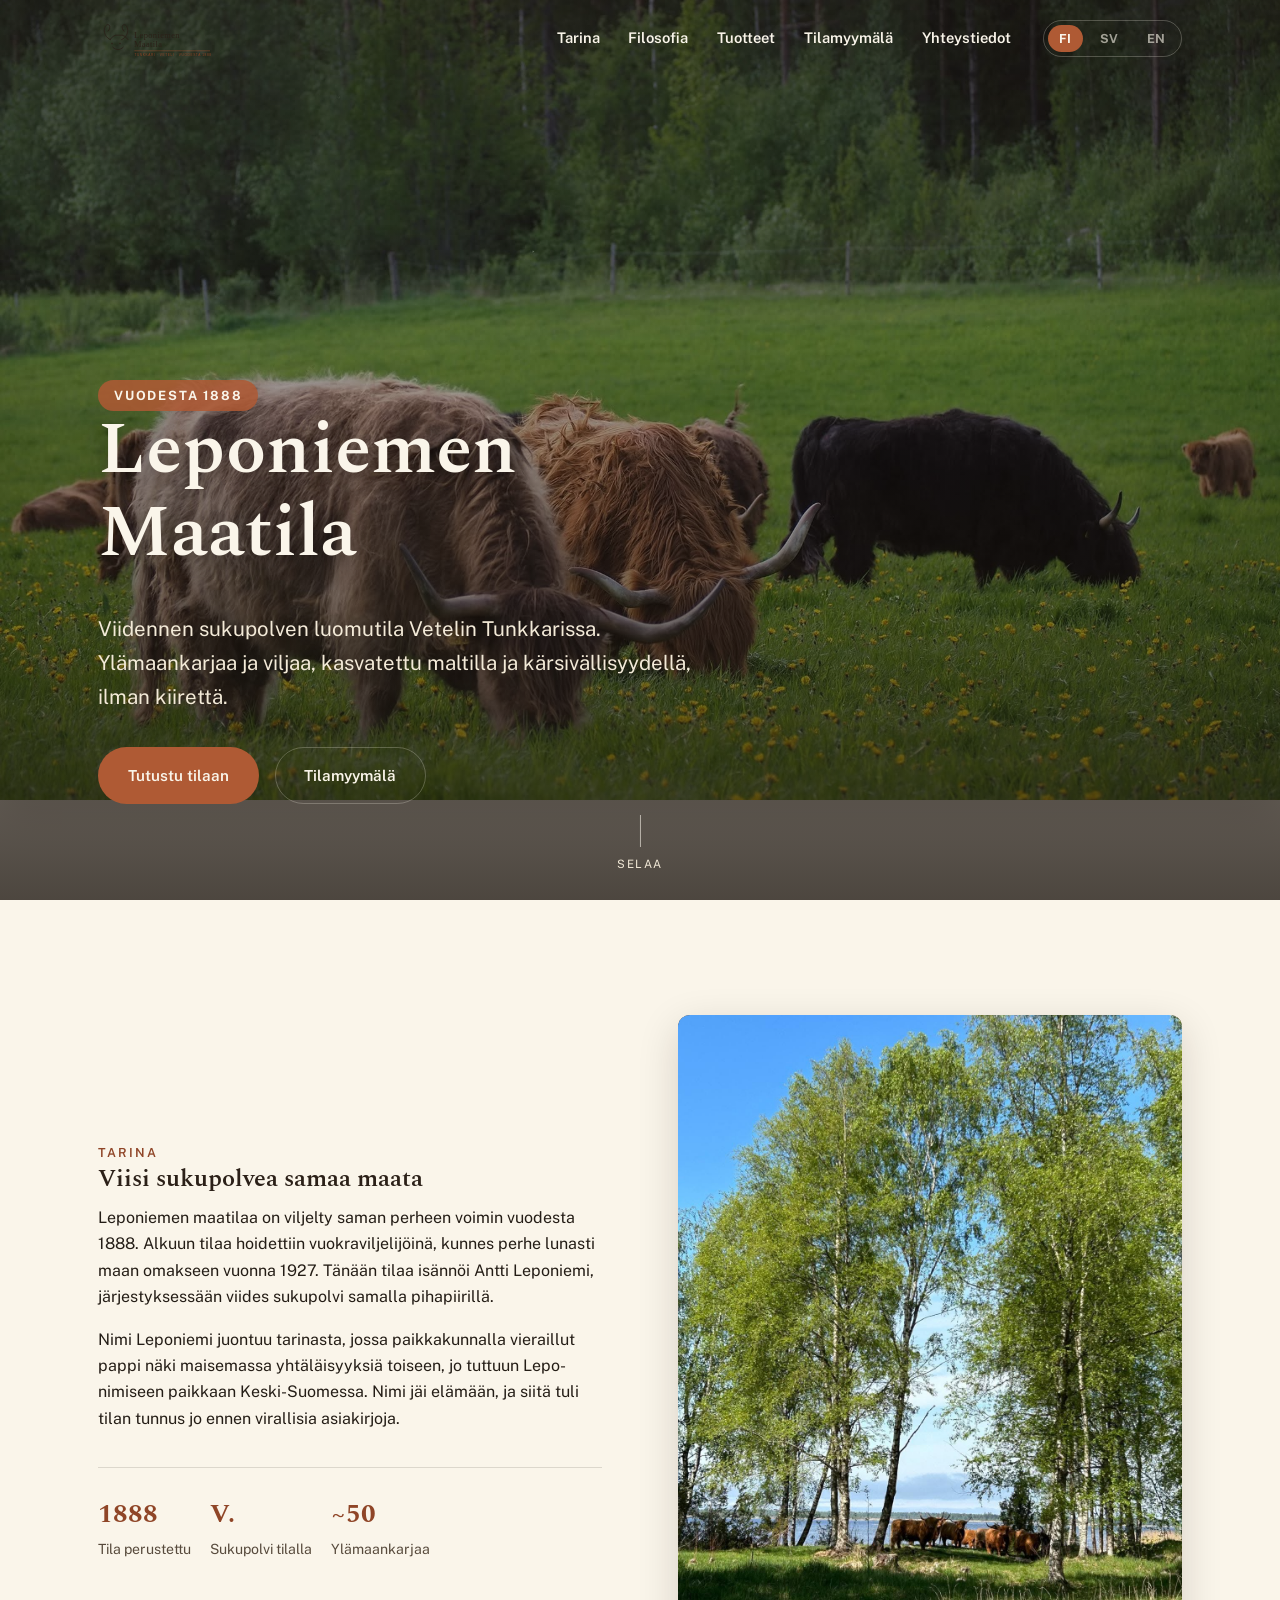
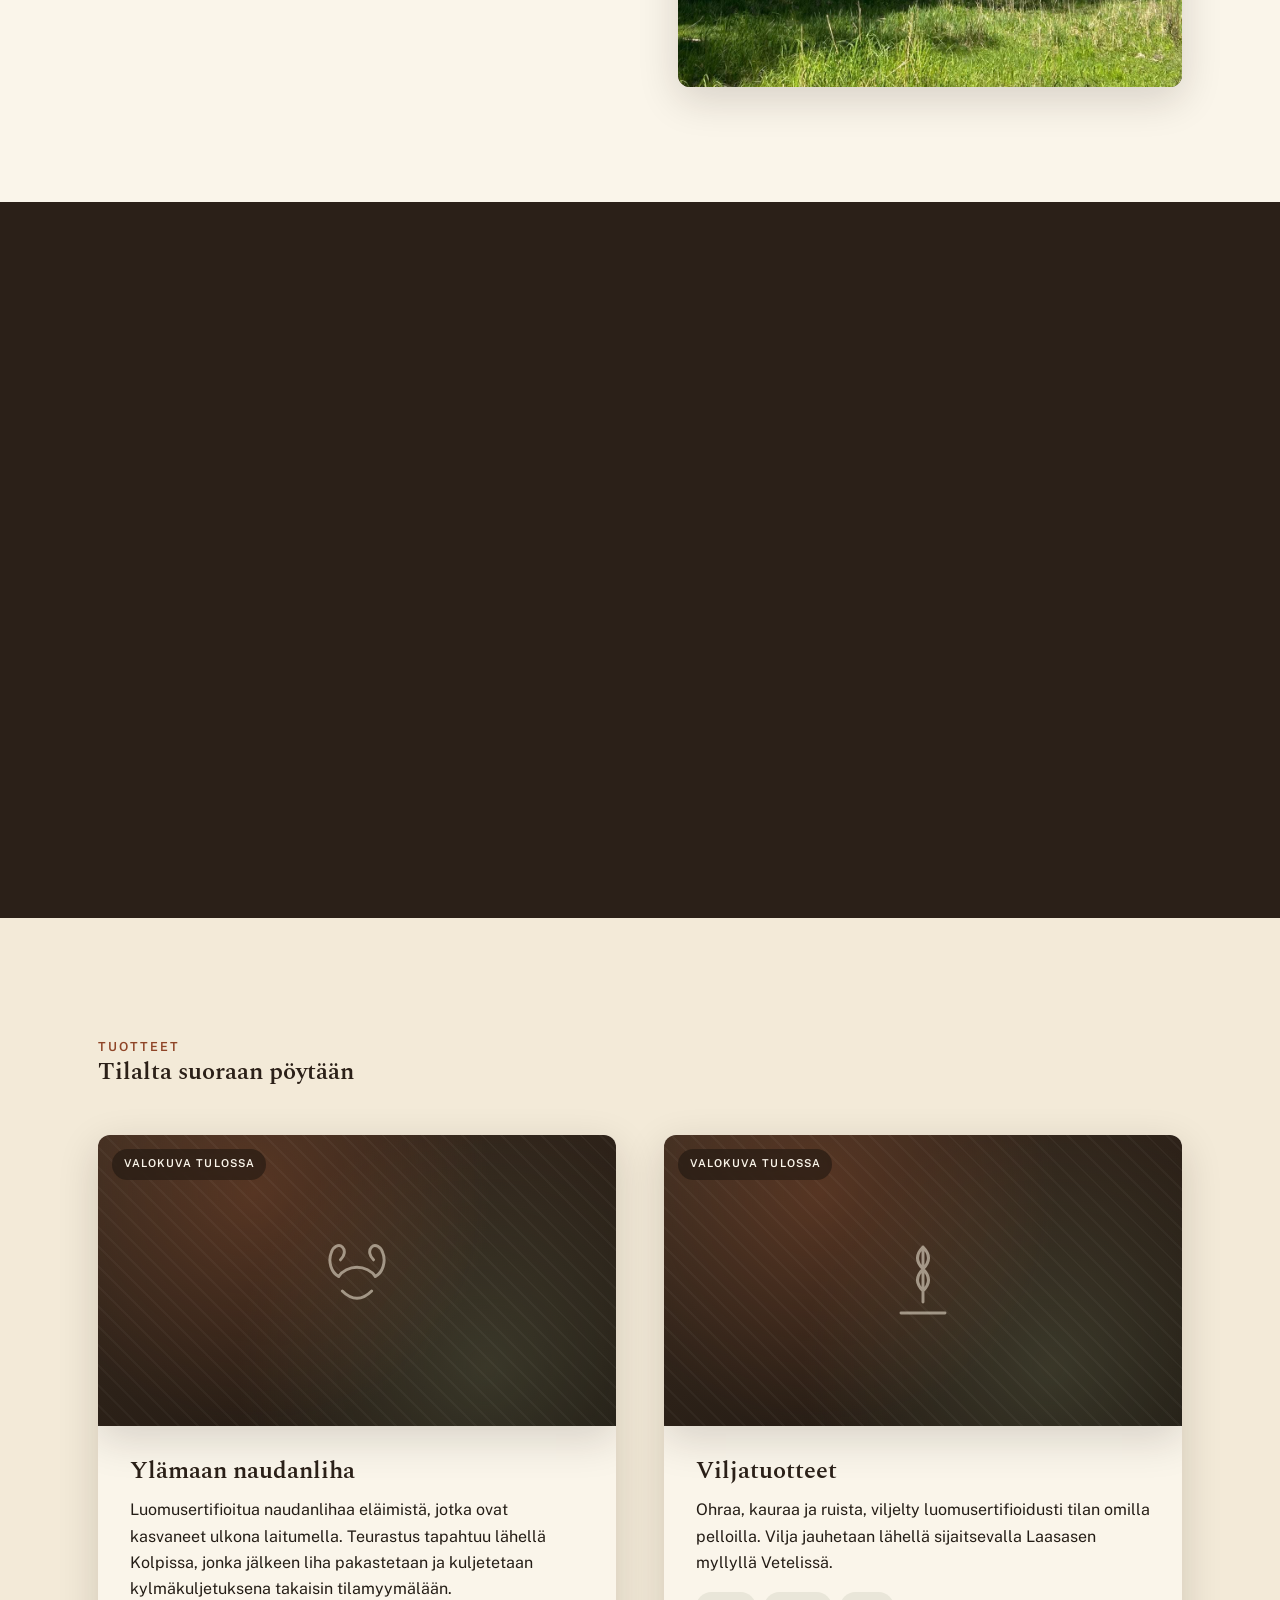
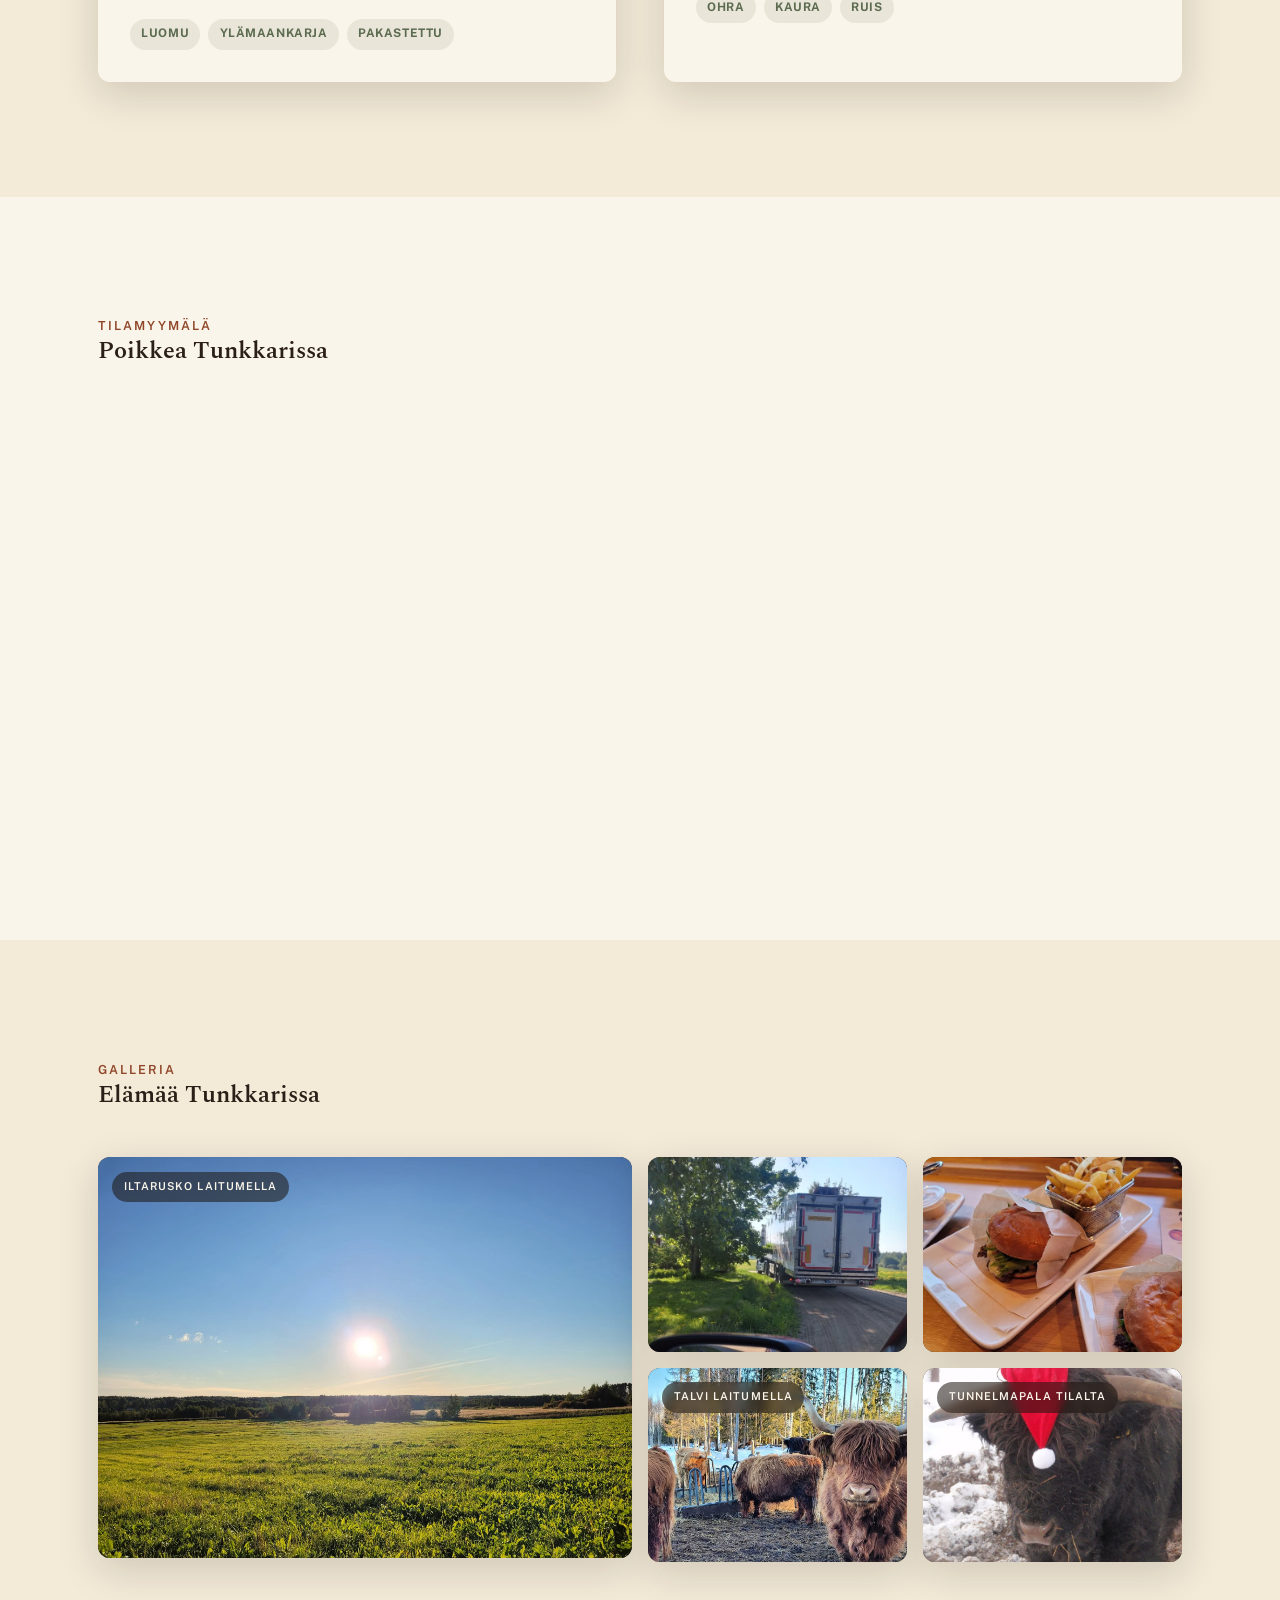
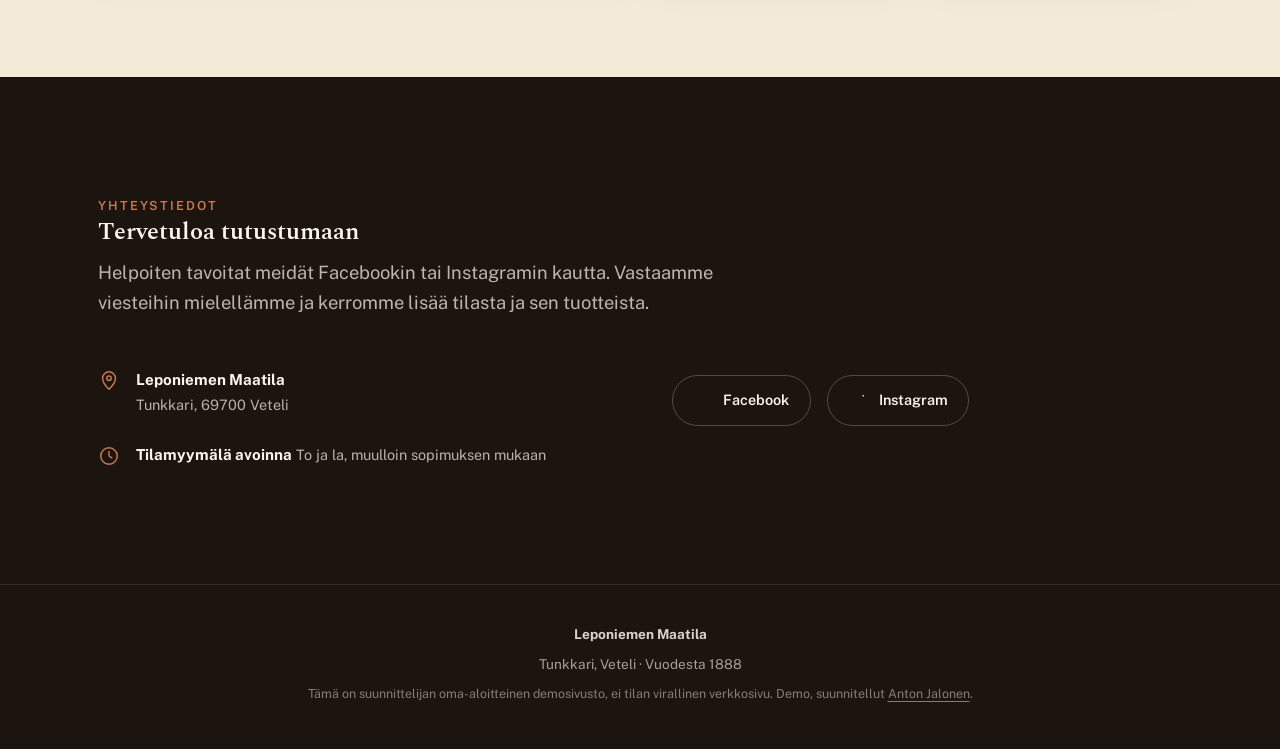
==== commit b8a34f5e: "Fix 2 gallery photo placeholders with real FB farm photos Co-Authored-By: Claude Sonnet 4.6 <noreply" ====
--- a/index.html
+++ b/index.html
@@ -350,8 +350,8 @@
 
       <div class="gallery-grid">
         <div class="ph" aria-hidden="true"><img src="images/gallery-sunset.jpg" alt=""><span class="ph-tag i18n-inline lang-fi">Iltarusko laitumella</span><span class="ph-tag i18n-inline lang-sv">Kvällssol över betet</span><span class="ph-tag i18n-inline lang-en">Evening light over the pasture</span></div>
-        <div class="ph" aria-hidden="true"><span class="ph-tag i18n-inline lang-fi">Viljapellot</span><span class="ph-tag i18n-inline lang-sv">Sädesfält</span><span class="ph-tag i18n-inline lang-en">Grain fields</span><span class="ph-icon"><svg viewBox="0 0 48 48" fill="none" stroke-width="1.6"><path d="M24 6v30M24 6c-4 4-4 8 0 12M24 18c4-4 4-8 0-12" stroke-linecap="round"/></svg></span></div>
-        <div class="ph" aria-hidden="true"><span class="ph-tag i18n-inline lang-fi">Tilamyymälä</span><span class="ph-tag i18n-inline lang-sv">Gårdsbutiken</span><span class="ph-tag i18n-inline lang-en">The farm shop</span><span class="ph-icon"><svg viewBox="0 0 48 48" fill="none" stroke-width="1.6"><path d="M6 20 24 6l18 14" stroke-linecap="round" stroke-linejoin="round"/><path d="M10 18v22h28V18" stroke-linejoin="round"/></svg></span></div>
+        <div class="ph" aria-hidden="true"><img src="images/gallery-grain.jpg" alt="Viljapellot Leponiemen maatilalla" loading="lazy"></div>
+        <div class="ph" aria-hidden="true"><img src="images/gallery-shop.jpg" alt="Leponiemen maatilan tilamyymälä" loading="lazy"></div>
         <div class="ph" aria-hidden="true"><img src="images/gallery-winter.jpg" alt=""><span class="ph-tag i18n-inline lang-fi">Talvi laitumella</span><span class="ph-tag i18n-inline lang-sv">Vinter på bete</span><span class="ph-tag i18n-inline lang-en">Winter on pasture</span></div>
         <div class="ph" aria-hidden="true"><img src="images/gallery-closeup.jpg" alt=""><span class="ph-tag i18n-inline lang-fi">Tunnelmapala tilalta</span><span class="ph-tag i18n-inline lang-sv">En stund från gården</span><span class="ph-tag i18n-inline lang-en">A moment from the farm</span></div>
       </div>
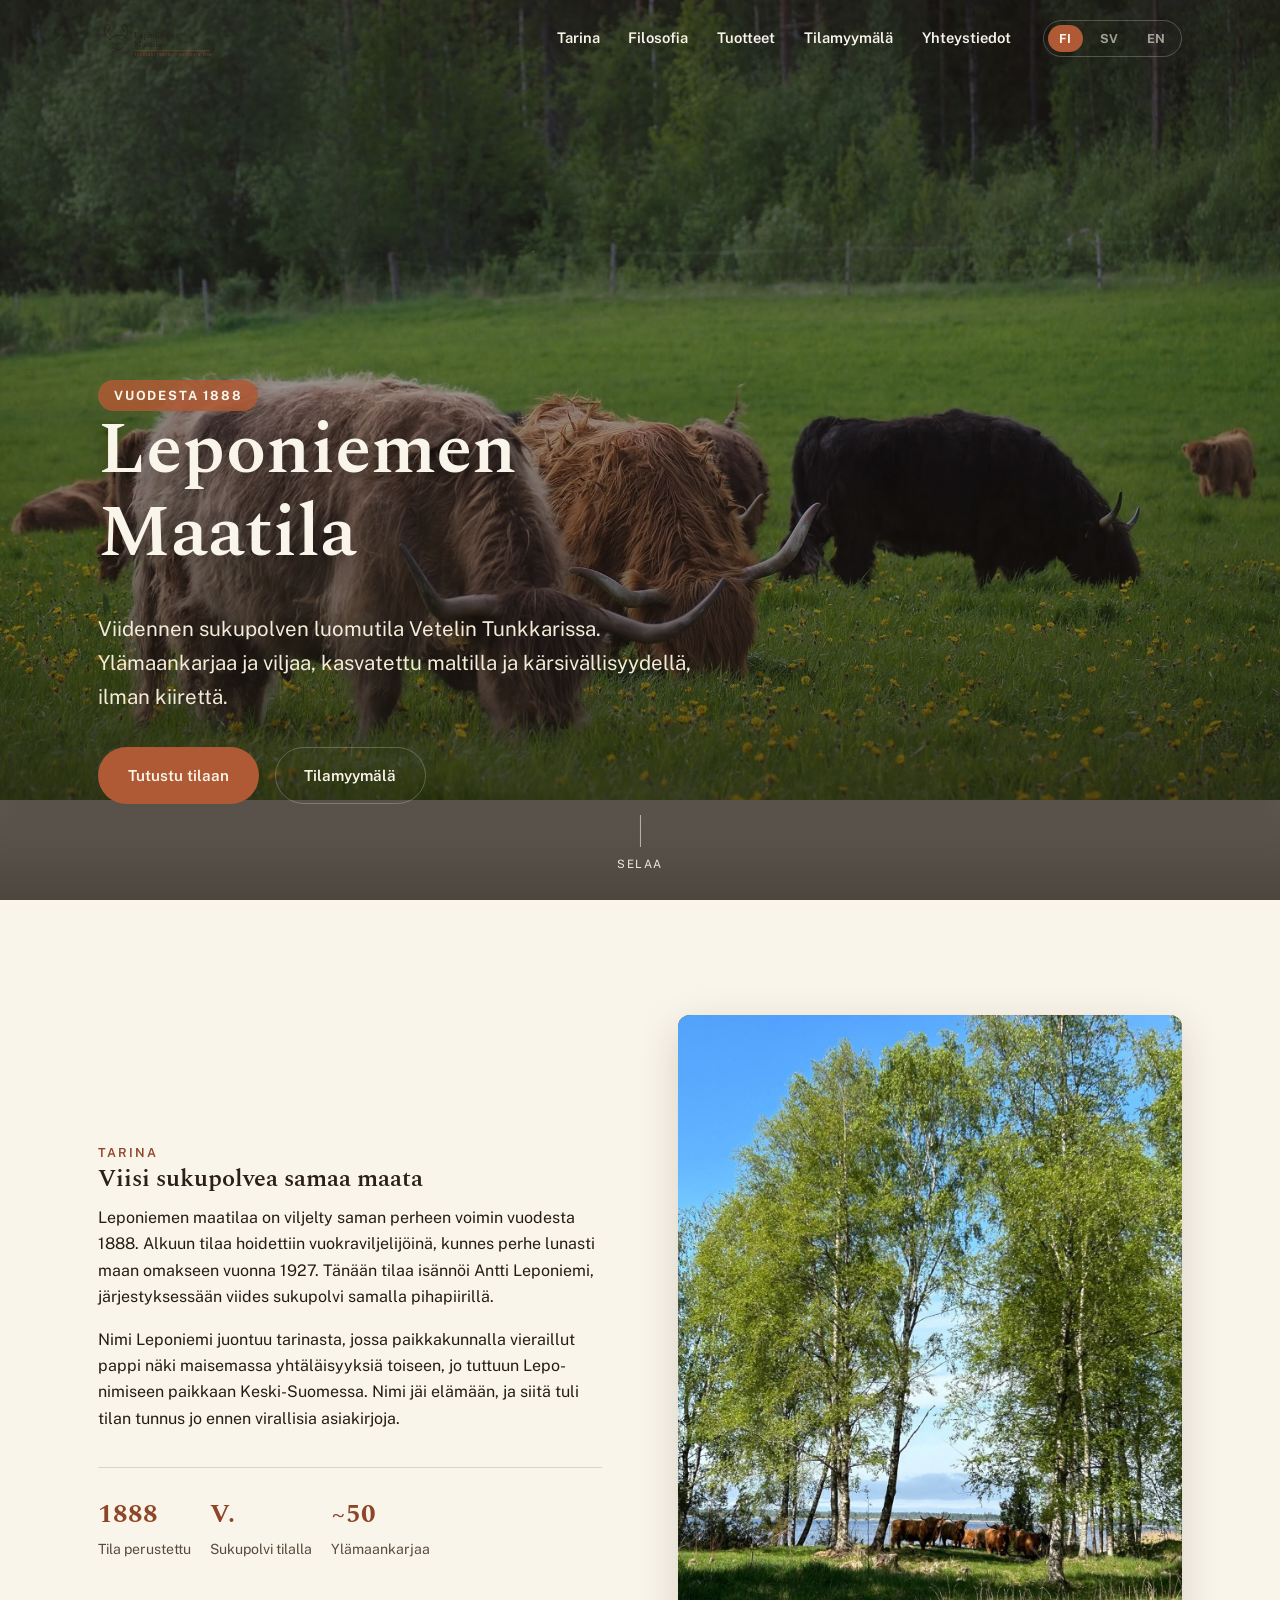
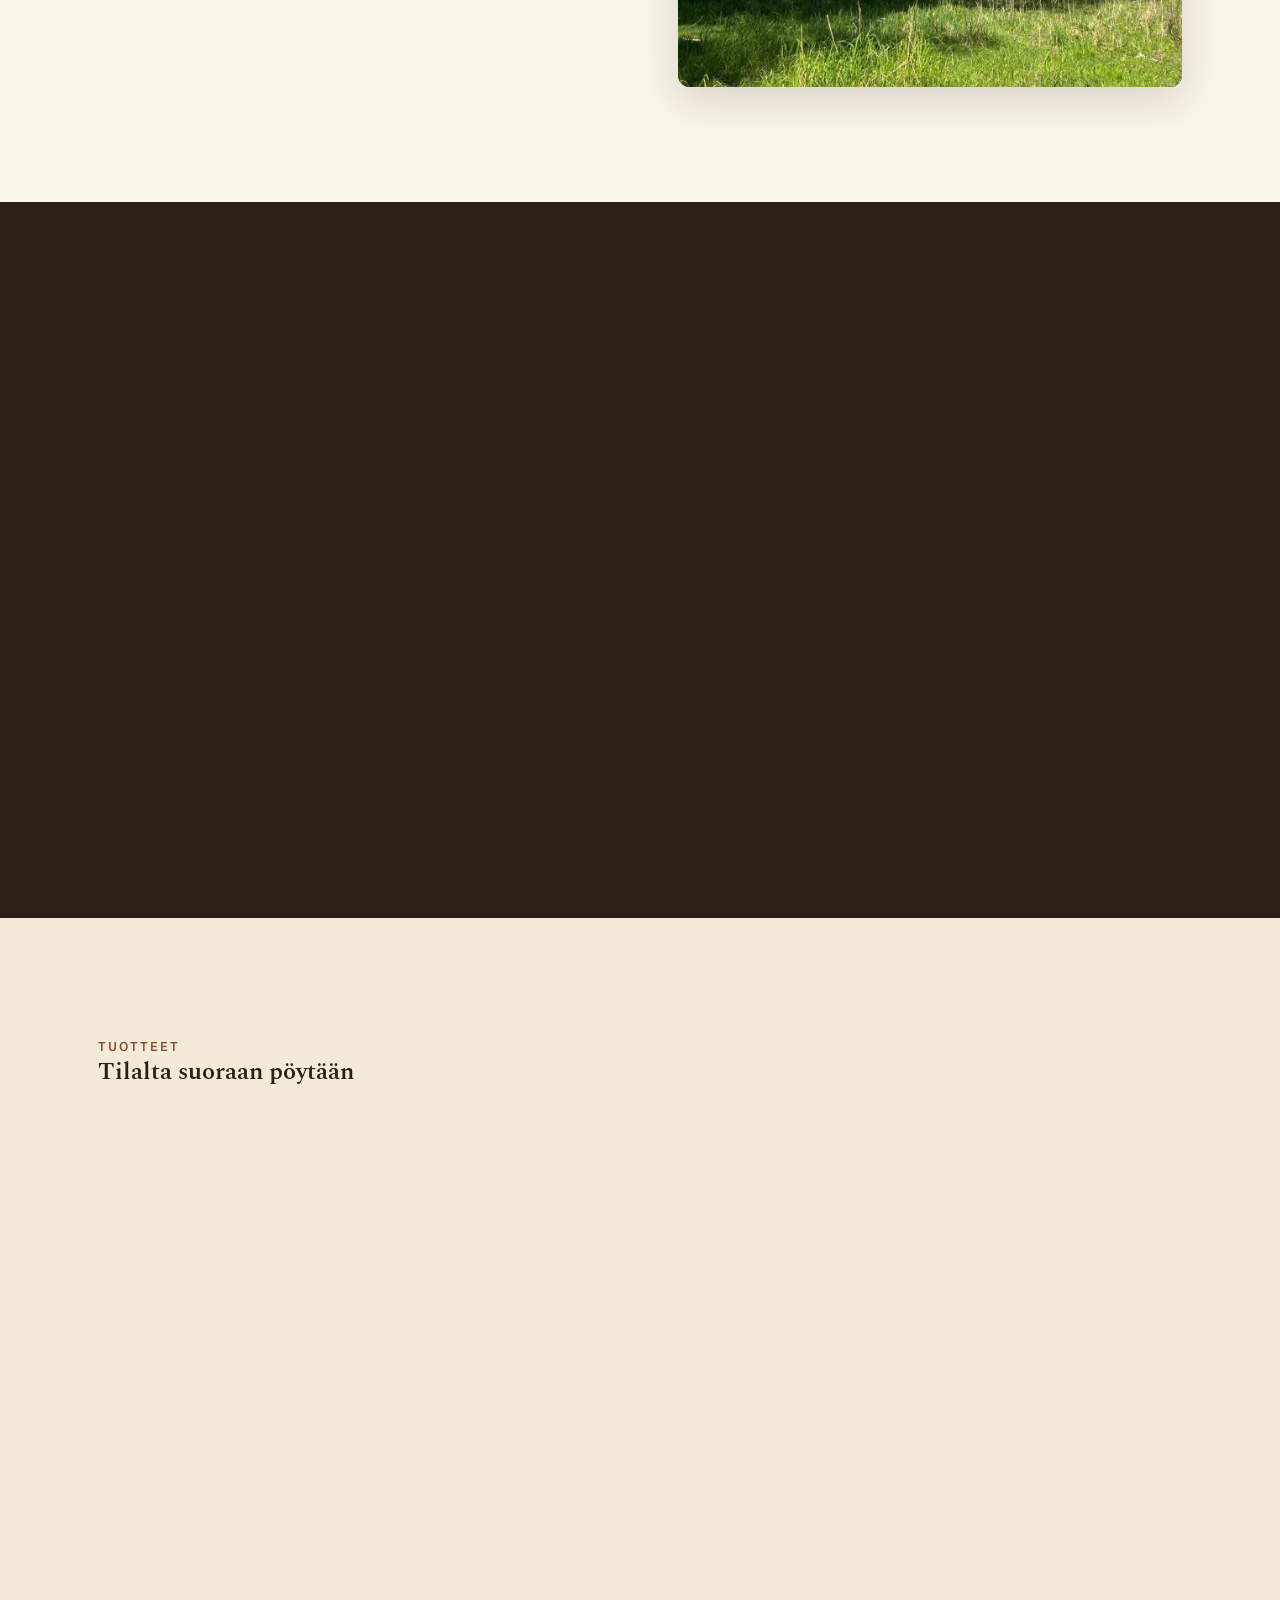
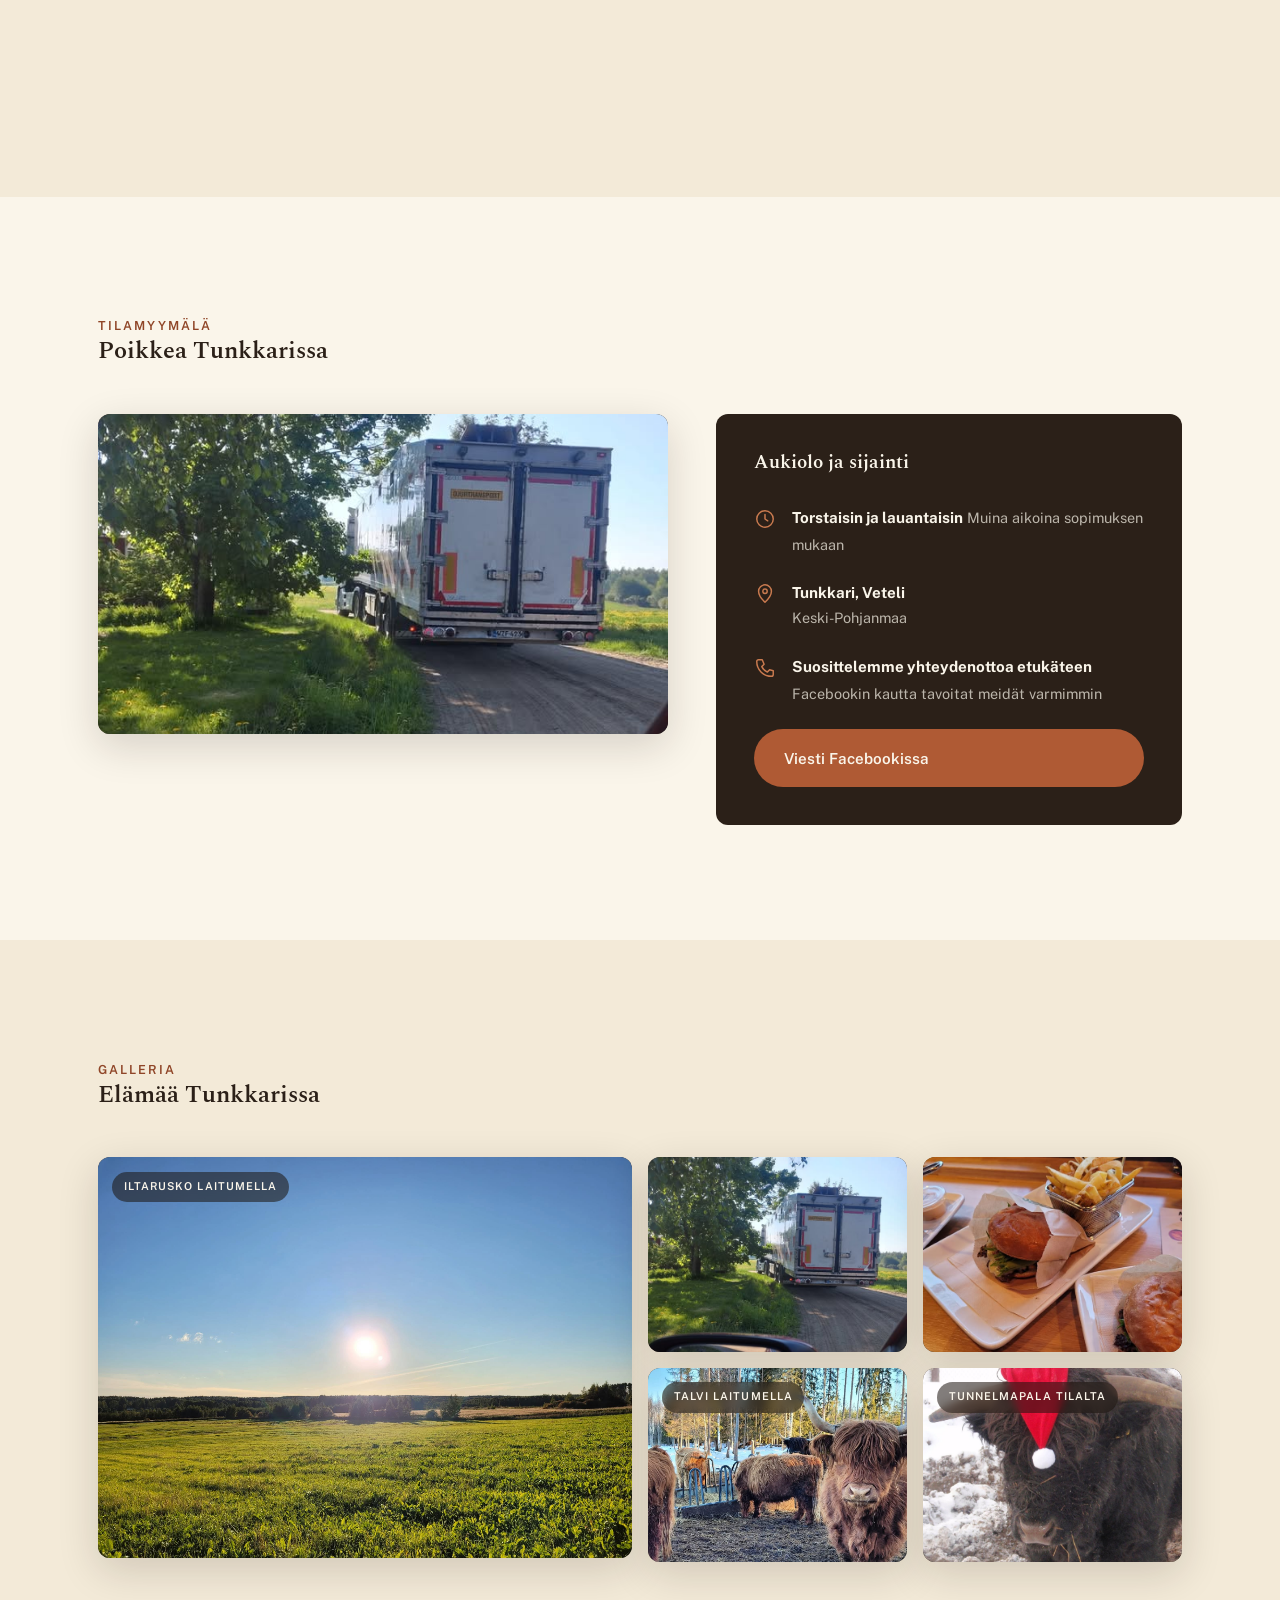
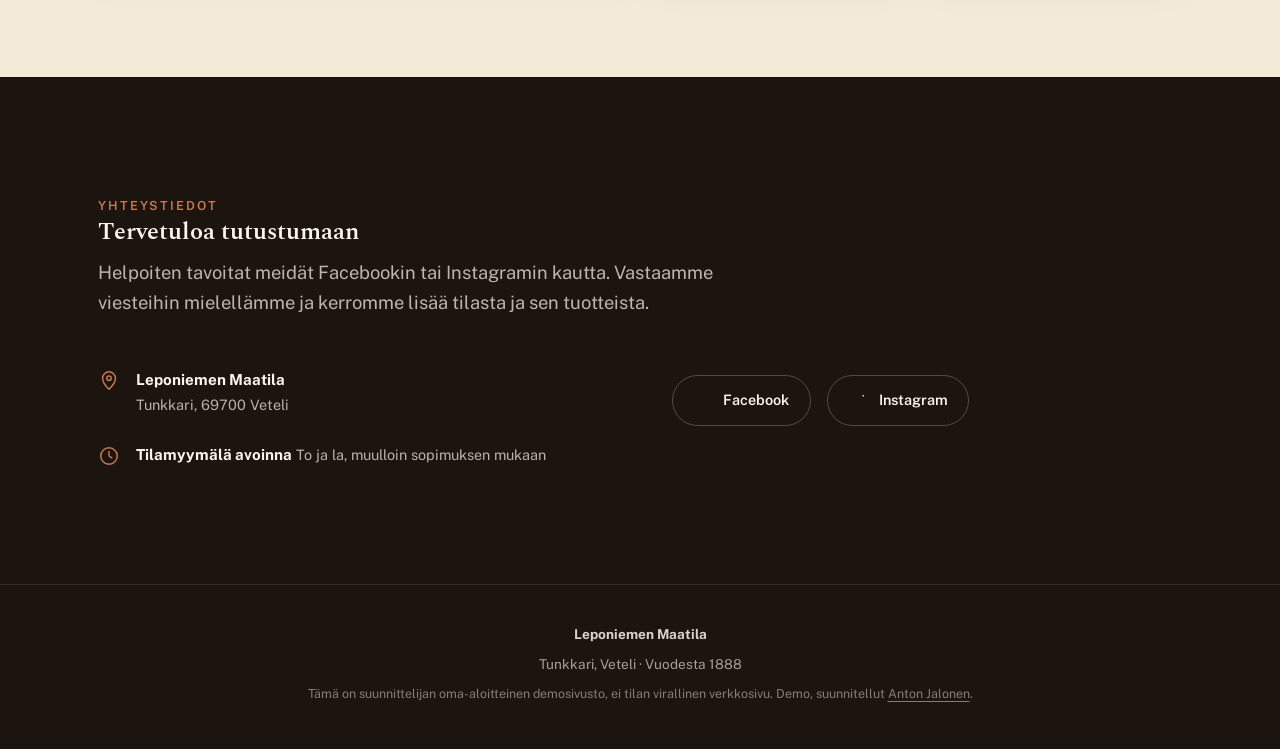
==== commit e6ff837c: "fix: add photos for product and visit placeholders Added FB photos for Highland beef, grain products" ====
--- a/index.html
+++ b/index.html
@@ -222,10 +222,7 @@
       <div class="product-row">
         <div class="product-card" data-reveal>
           <div class="ph ph--wide" aria-hidden="true">
-            <span class="ph-tag i18n-inline lang-fi">Valokuva tulossa</span>
-            <span class="ph-tag i18n-inline lang-sv">Foto kommer</span>
-            <span class="ph-tag i18n-inline lang-en">Photo coming soon</span>
-            <span class="ph-icon"><svg viewBox="0 0 48 48" fill="none" stroke-width="1.6"><path d="M14 22c-4-2-6-8-4-13 1-3 4-5 6-3 2 2 1 5-1 7" stroke-linecap="round" stroke-linejoin="round"/><path d="M34 22c4-2 6-8 4-13-1-3-4-5-6-3-2 2-1 5 1 7" stroke-linecap="round" stroke-linejoin="round"/><path d="M14 22c2-3 6-5 10-5s8 2 10 5" stroke-linecap="round"/><path d="M16 30c3 3 6 4 8 4s5-1 8-4" stroke-linecap="round"/></svg></span>
+            <img src="images/product-beef.jpg" alt="Ylämaan naudanliha Leponiemen tilalta" loading="lazy">
           </div>
           <div class="product-card-body">
             <h3 class="i18n-block lang-fi">Ylämaan naudanliha</h3>
@@ -244,10 +241,7 @@
 
         <div class="product-card" data-reveal>
           <div class="ph ph--wide" aria-hidden="true">
-            <span class="ph-tag i18n-inline lang-fi">Valokuva tulossa</span>
-            <span class="ph-tag i18n-inline lang-sv">Foto kommer</span>
-            <span class="ph-tag i18n-inline lang-en">Photo coming soon</span>
-            <span class="ph-icon"><svg viewBox="0 0 48 48" fill="none" stroke-width="1.6"><path d="M24 6v30M24 6c-4 4-4 8 0 12M24 18c4-4 4-8 0-12M24 18c-4 4-4 8 0 12M24 30c4-4 4-8 0-12" stroke-linecap="round"/><path d="M12 42h24" stroke-linecap="round"/></svg></span>
+            <img src="images/product-grain.jpg" alt="Viljatuotteet Leponiemen tilalta" loading="lazy">
           </div>
           <div class="product-card-body">
             <h3 class="i18n-block lang-fi">Viljatuotteet</h3>
@@ -281,10 +275,7 @@
       <div class="visit-grid">
         <div data-reveal>
           <div class="ph ph--wide" aria-hidden="true">
-            <span class="ph-tag i18n-inline lang-fi">Valokuva tulossa</span>
-            <span class="ph-tag i18n-inline lang-sv">Foto kommer</span>
-            <span class="ph-tag i18n-inline lang-en">Photo coming soon</span>
-            <span class="ph-icon"><svg viewBox="0 0 48 48" fill="none" stroke-width="1.6"><path d="M6 20 24 6l18 14" stroke-linecap="round" stroke-linejoin="round"/><path d="M10 18v22h28V18" stroke-linejoin="round"/><rect x="20" y="28" width="8" height="12"/></svg></span>
+            <img src="images/visit-farmshop.jpg" alt="Leponiemen tilamyymälä Tunkkarissa" loading="lazy">
           </div>
         </div>
 
